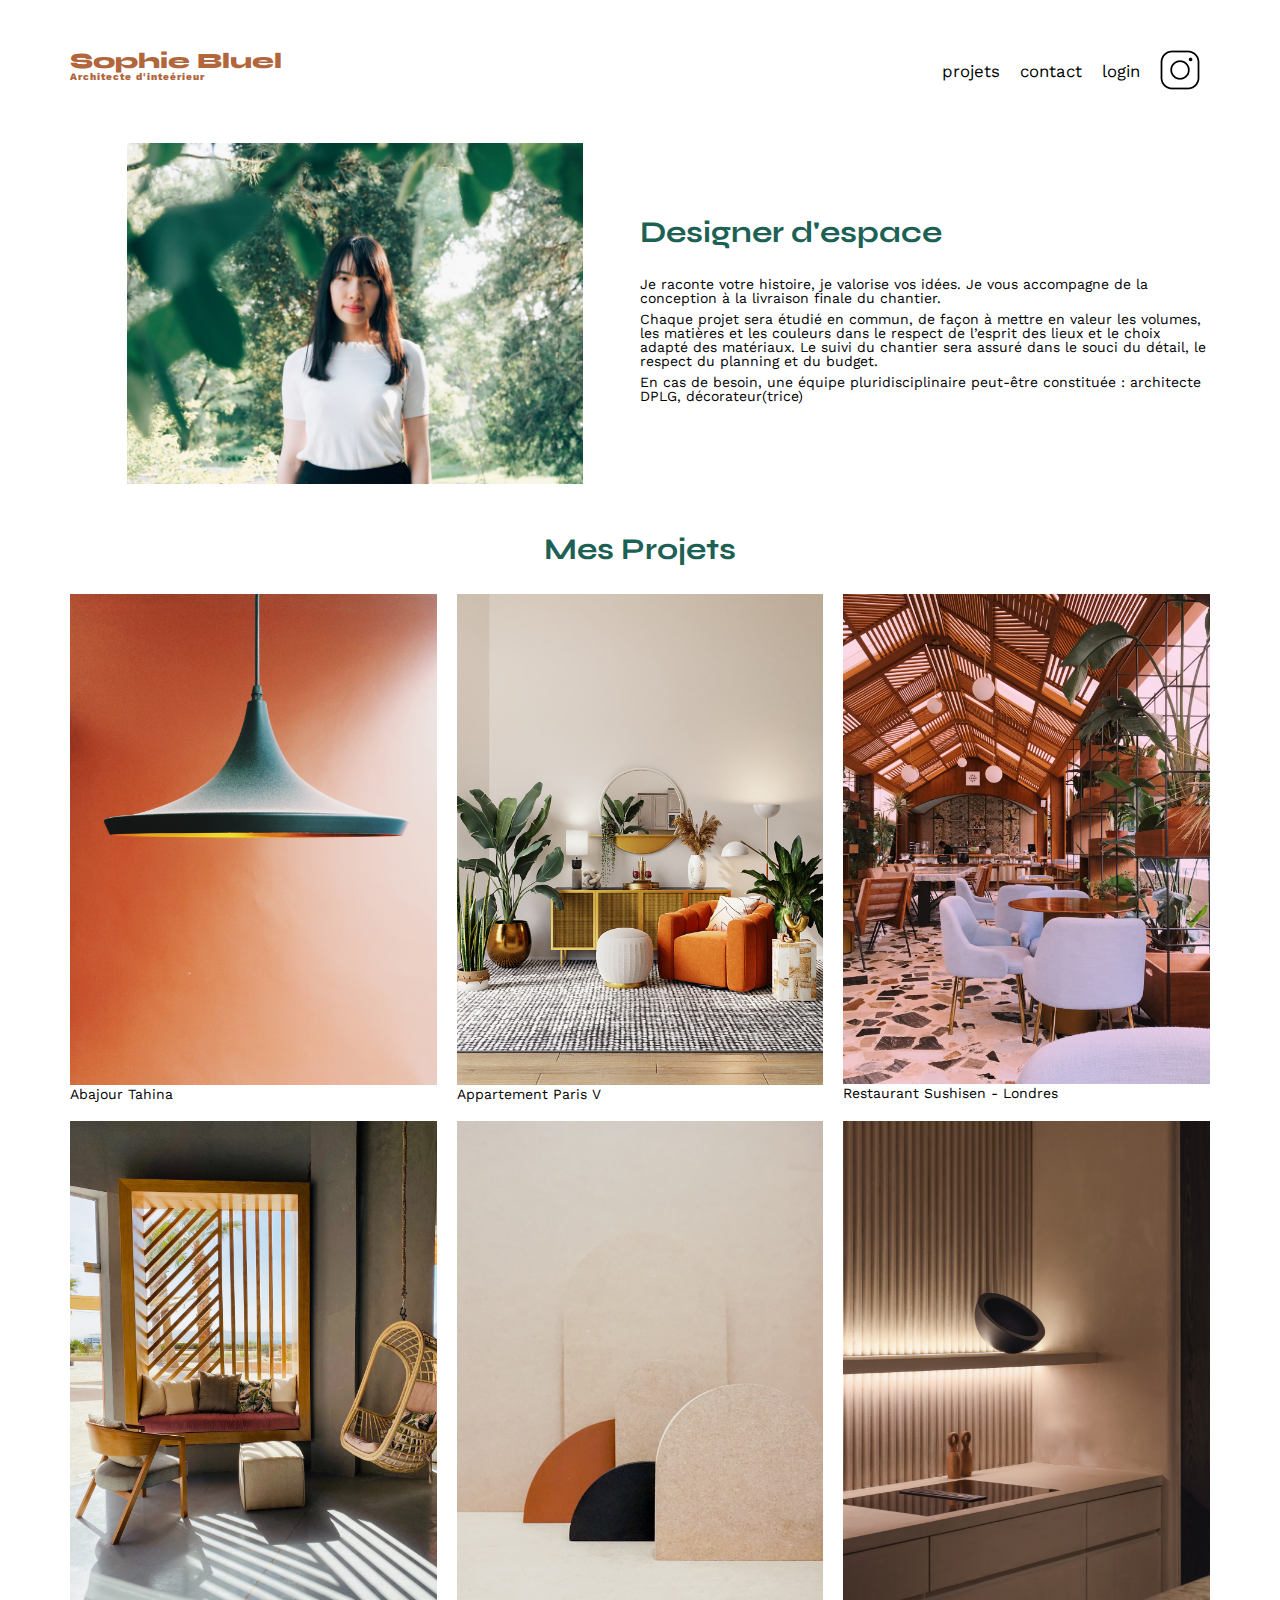
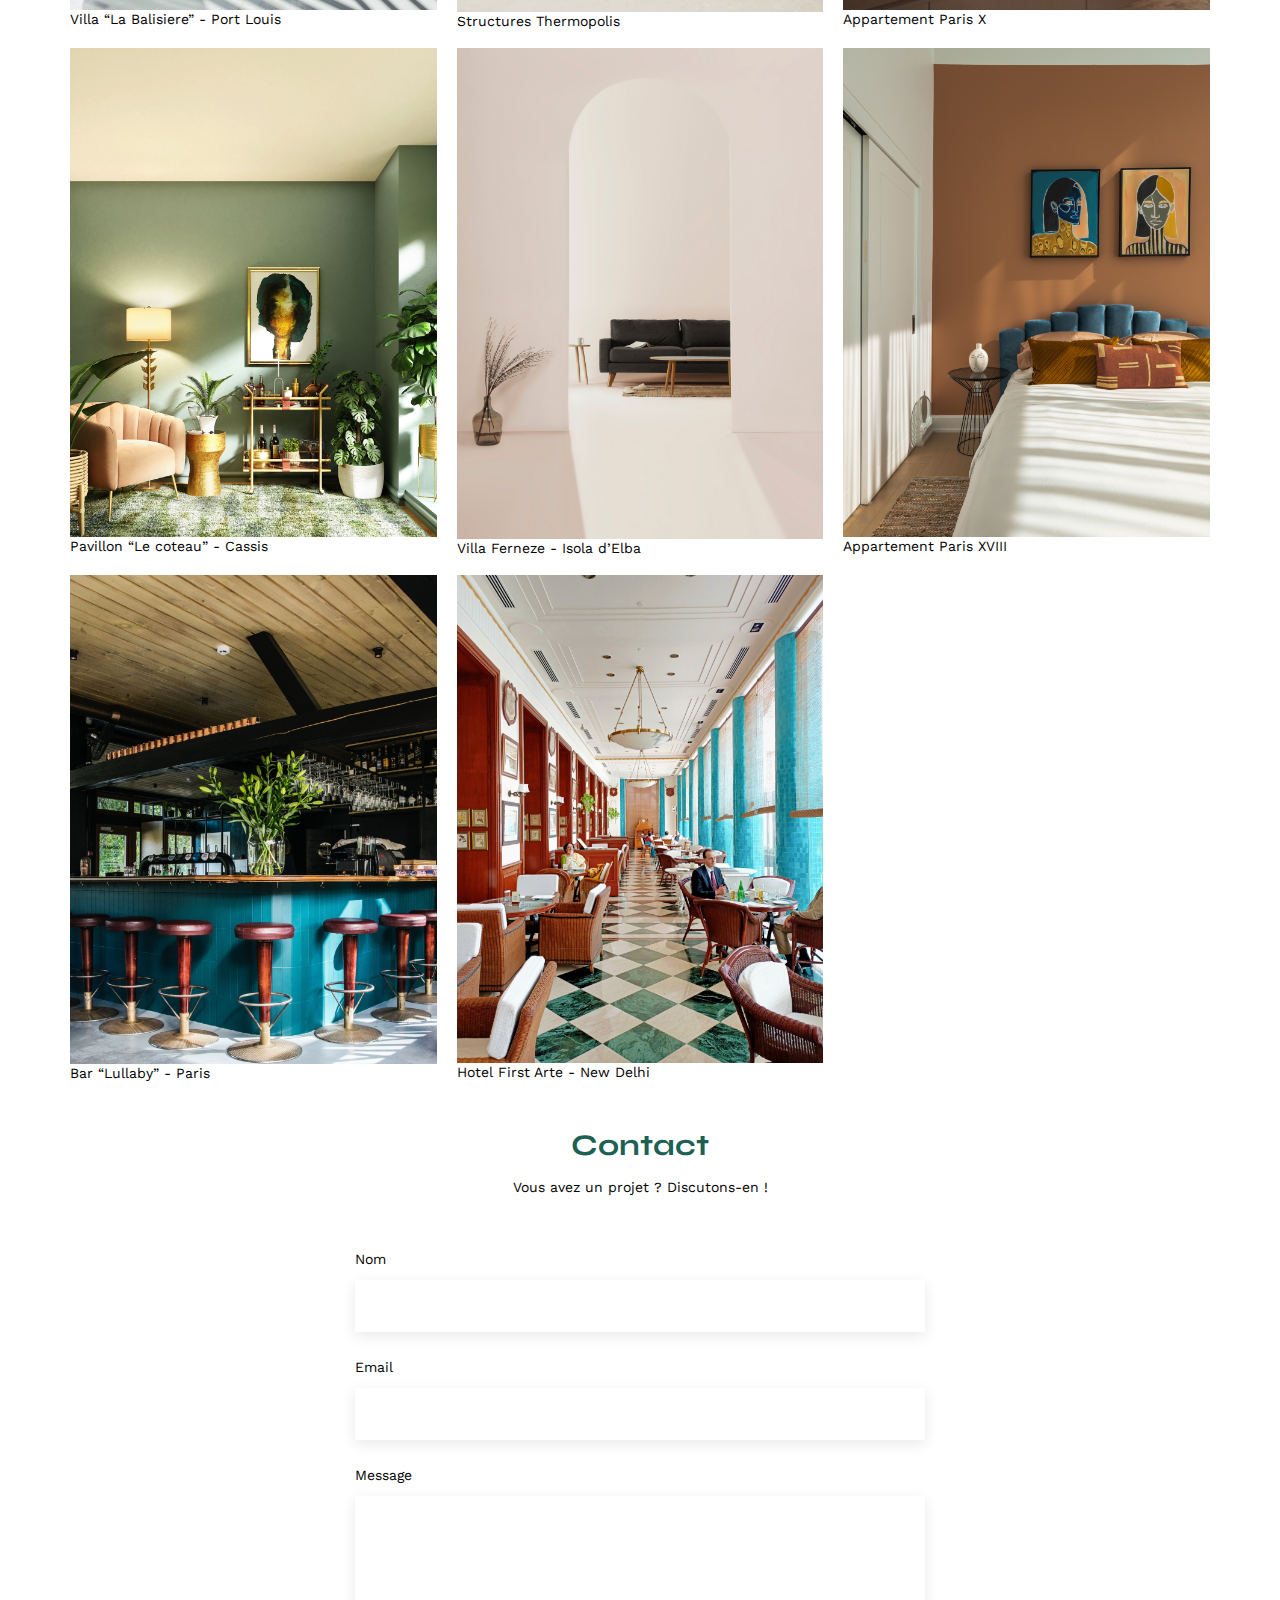
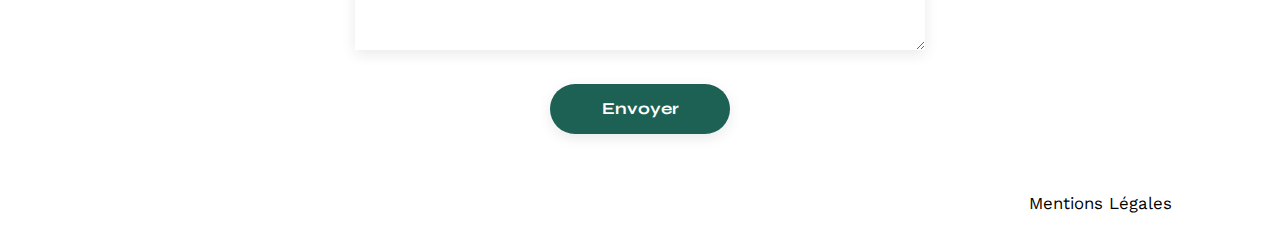
==== FrontEnd/index.html @ 67b2e3fd "ajout frontend et backend" ====
<!DOCTYPE html>
<html lang="fr">
<head>
	<meta charset="UTF-8">
	<title>Sophie Bluel - Architecte d'intérieur</title>
	<meta name="viewport" content="width=device-width, initial-scale=1.0">
	<link rel="preconnect" href="https://fonts.googleapis.com">
	<link rel="preconnect" href="https://fonts.gstatic.com" crossorigin>
	<link href="https://fonts.googleapis.com/css2?family=Syne:wght@700;800&family=Work+Sans&display=swap" rel="stylesheet">
	<meta name="description" content="">
	<link rel="stylesheet" href="./assets/style.css">
</head>
<body>
<header>
	<h1>Sophie Bluel <span>Architecte d'inteérieur</span></h1>
	<nav>
		<ul>
			<li>projets</li>
			<li>contact</li>
			<li>login</li>
			<li><img src="./assets/icons/instagram.png" alt="Instagram"></li>
		</ul>
	</nav>
</header>
<main>
	<section id="introduction">
		<figure>
			<img src="./assets/images/sophie-bluel.png" alt="">
		</figure>
		<article>
			<h2>Designer d'espace</h2>
			<p>Je raconte votre histoire, je valorise vos idées. Je vous accompagne de la conception à la livraison finale du chantier.</p>
			<p>Chaque projet sera étudié en commun, de façon à mettre en valeur les volumes, les matières et les couleurs dans le respect de l’esprit des lieux et le choix adapté des matériaux. Le suivi du chantier sera assuré dans le souci du détail, le respect du planning et du budget.</p>
			<p>En cas de besoin, une équipe pluridisciplinaire peut-être constituée : architecte DPLG, décorateur(trice)</p>
		</article>
	</section>
	<section id="portfolio">
		<h2>Mes Projets</h2>
		<div class="gallery">
			<figure>
				<img src="assets/images/abajour-tahina.png" alt="Abajour Tahina">
				<figcaption>Abajour Tahina</figcaption>
			</figure>
			<figure>
				<img src="assets/images/appartement-paris-v.png" alt="Appartement Paris V">
				<figcaption>Appartement Paris V</figcaption>
			</figure>
			<figure>
				<img src="assets/images/restaurant-sushisen-londres.png" alt="Restaurant Sushisen - Londres">
				<figcaption>Restaurant Sushisen - Londres</figcaption>
			</figure>
			<figure>
				<img src="assets/images/la-balisiere.png" alt="Villa “La Balisiere” - Port Louis">
				<figcaption>Villa “La Balisiere” - Port Louis</figcaption>
			</figure>
			<figure>
				<img src="assets/images/structures-thermopolis.png" alt="Structures Thermopolis">
				<figcaption>Structures Thermopolis</figcaption>
			</figure>
			<figure>
				<img src="assets/images/appartement-paris-x.png" alt="Appartement Paris X">
				<figcaption>Appartement Paris X</figcaption>
			</figure>
			<figure>
				<img src="assets/images/le-coteau-cassis.png" alt="Pavillon “Le coteau” - Cassis">
				<figcaption>Pavillon “Le coteau” - Cassis</figcaption>
			</figure>
			<figure>
				<img src="assets/images/villa-ferneze.png" alt="Villa Ferneze - Isola d’Elba">
				<figcaption>Villa Ferneze - Isola d’Elba</figcaption>
			</figure>
			<figure>
				<img src="assets/images/appartement-paris-xviii.png" alt="Appartement Paris XVIII">
				<figcaption>Appartement Paris XVIII</figcaption>
			</figure>
			<figure>
				<img src="assets/images/bar-lullaby-paris.png" alt="Bar “Lullaby” - Paris">
				<figcaption>Bar “Lullaby” - Paris</figcaption>
			</figure>
			<figure>
				<img src="assets/images/hotel-first-arte-new-delhi.png" alt="Hotel First Arte - New Delhi">
				<figcaption>Hotel First Arte - New Delhi</figcaption>
			</figure>
		</div>
	</section>
	<section id="contact">
		<h2>Contact</h2>
		<p>Vous avez un projet ? Discutons-en !</p>
		<form action="#" method="post">
			<label for="name">Nom</label>
			<input type="text" name="name" id="name">
			<label for="email">Email</label>
			<input type="email" name="email" id="email">
			<label for="message">Message</label>
			<textarea name="message" id="message" cols="30" rows="10"></textarea>
			<input type="submit" value="Envoyer">
		</form>
	</section>
</main>

<footer>
	<nav>
		<ul>
			<li>Mentions Légales</li>
		</ul>
	</nav>
</footer>
</body>
</html>
---- FrontEnd/assets/style.css ----
/* http://meyerweb.com/eric/tools/css/reset/
   v2.0 | 20110126
   License: none (public domain)
*/

html, body, div, span, applet, object, iframe,
h1, h2, h3, h4, h5, h6, p, blockquote, pre,
a, abbr, acronym, address, big, cite, code,
del, dfn, em, img, ins, kbd, q, s, samp,
small, strike, strong, sub, sup, tt, var,
b, u, i, center,
dl, dt, dd, ol, ul, li,
fieldset, form, label, legend,
table, caption, tbody, tfoot, thead, tr, th, td,
article, aside, canvas, details, embed,
figure, figcaption, footer, header, hgroup,
menu, nav, output, ruby, section, summary,
time, mark, audio, video {
	margin: 0;
	padding: 0;
	border: 0;
	font-size: 100%;
	font: inherit;
	vertical-align: baseline;
}
/* HTML5 display-role reset for older browsers */
article, aside, details, figcaption, figure,
footer, header, hgroup, menu, nav, section {
	display: block;
}
body {
	line-height: 1;
}
ol, ul {
	list-style: none;
}
blockquote, q {
	quotes: none;
}
blockquote:before, blockquote:after,
q:before, q:after {
	content: '';
	content: none;
}
table {
	border-collapse: collapse;
	border-spacing: 0;
}
/** end reset css**/
body {
	max-width: 1140px;
	margin:auto;
	font-family: 'Work Sans' ;
	font-size: 14px;
}
header {
	display: flex;
	justify-content: space-between;
	margin: 50px 0
}
section {
	margin: 50px 0
}

h1{
	display: flex;
	flex-direction: column;
	font-family: 'Syne';
	font-size: 22px;
	font-weight: 800;
	color: #B1663C
}

h1 > span {
	font-family: 'Work Sans';
	font-size:10px;
	letter-spacing: 0.1em;
;
}

h2{
	font-family: 'Syne';
	font-weight: 700;
	font-size: 30px;
	color: #1D6154
}
nav ul {
	display: flex;
	align-items: center;
	list-style-type: none;

}
nav li {
	padding: 0 10px;
	font-size: 1.2em;
}

li:hover {
	color: #B1663C;
}
#introduction {
	display: flex;
	align-items: center;
}
#introduction figure {
	flex: 1
}
#introduction img {
	display: block;
	margin: auto;
	width: 80%;
}

#introduction article {
	flex: 1
}
#introduction h2 {
	margin-bottom: 1em;
}

#introduction p {
	margin-bottom: 0.5em;
}
#portfolio h2 {
	text-align: center;
	margin-bottom: 1em;
}
.gallery {
	width: 100%;
	display: grid;
	grid-template-columns: 1fr 1fr 1fr;
	grid-column-gap: 20px;
	grid-row-gap: 20px;
}

.gallery img {
	width: 100%;

}
#contact {
	width: 50%;
margin: auto;
}
#contact > * {
	text-align: center;

}
#contact h2{
	margin-bottom: 20px;
}
#contact form {
	text-align: left;
	margin-top:30px;
	display: flex;
	flex-direction: column;
}

#contact input {
	height: 50px;
	font-size: 1.2em;
	border: none;
	box-shadow: 0px 4px 14px rgba(0, 0, 0, 0.09);
}
#contact label {
	margin: 2em 0 1em 0;
}
#contact textarea {
	border: none;
	box-shadow: 0px 4px 14px rgba(0, 0, 0, 0.09);
}

input[type="submit"]{
	font-family: 'Syne';
	font-weight: 700;
	color: white;
	background-color: #1D6154;
	margin : 2em auto ;
	width: 180px;
	text-align: center;
	border-radius: 60px ;
}

footer nav ul {
	display: flex;
	justify-content: flex-end;
	margin: 2em
}
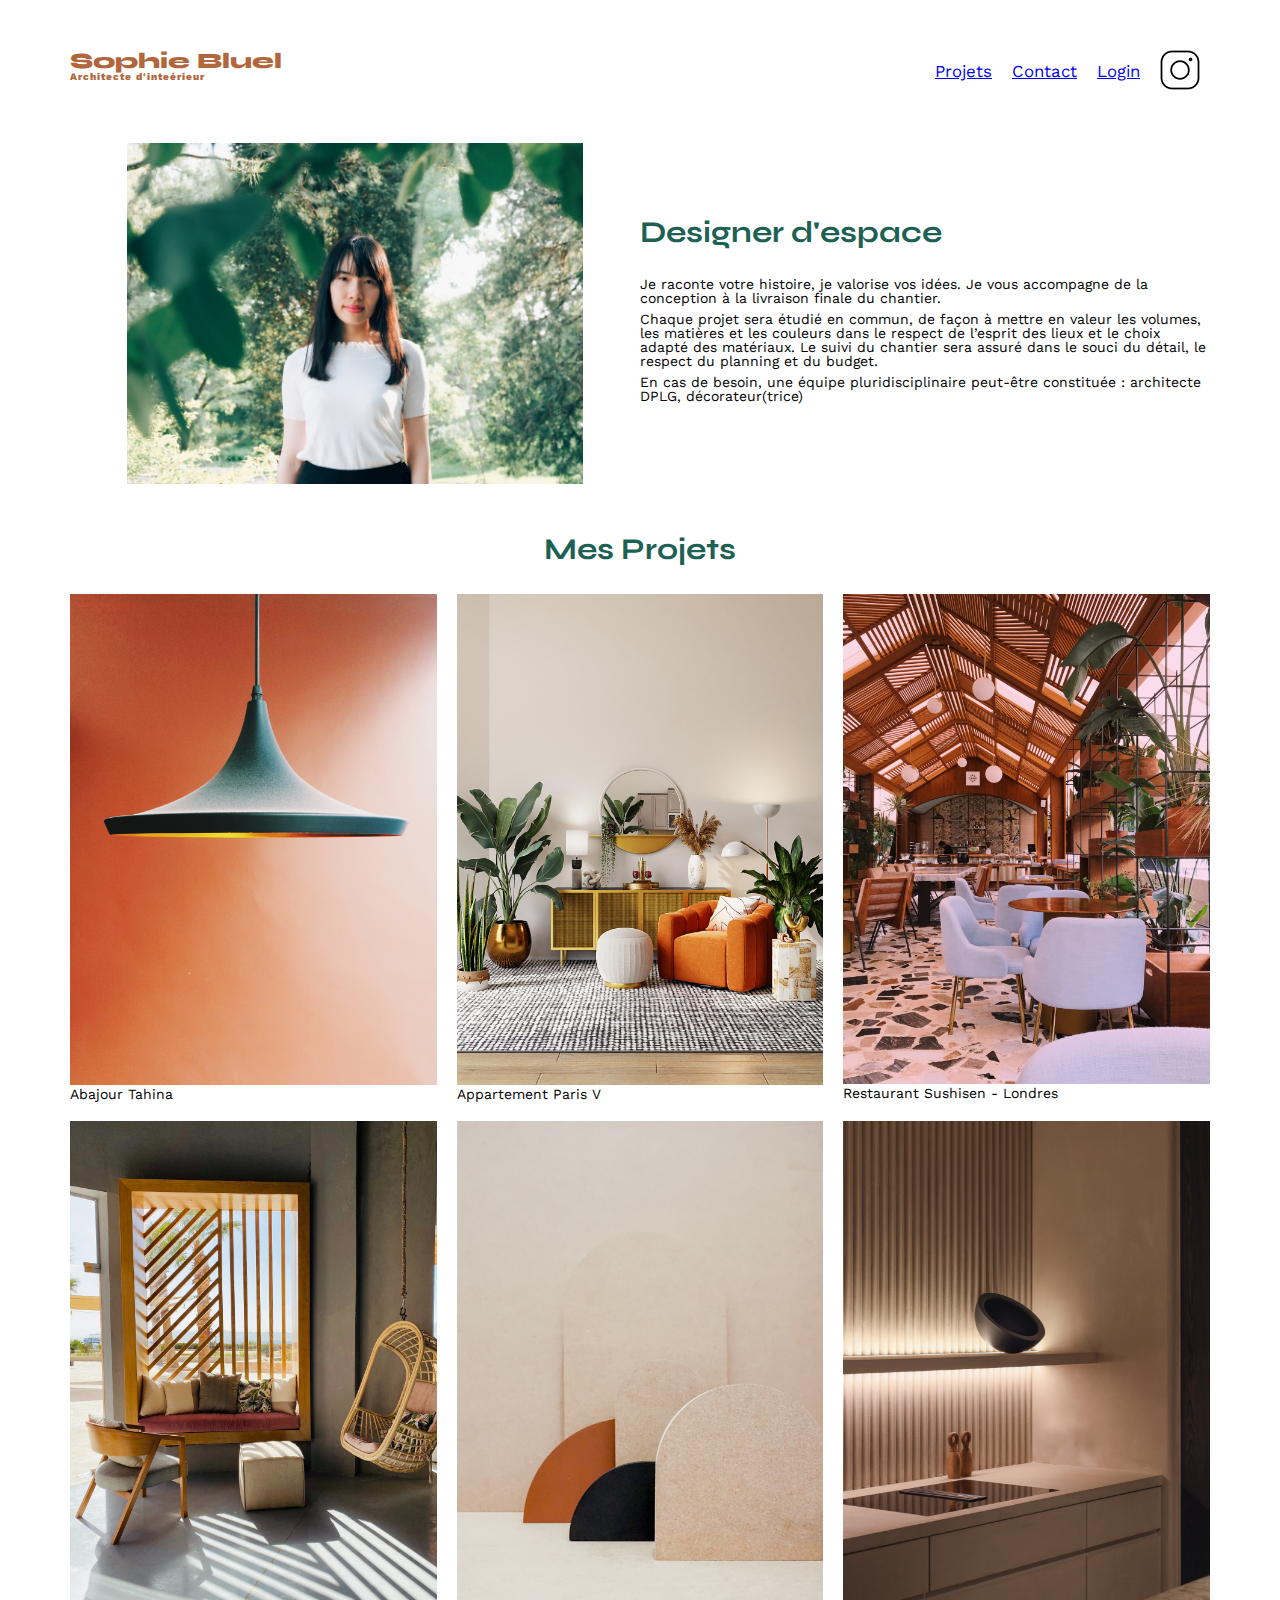
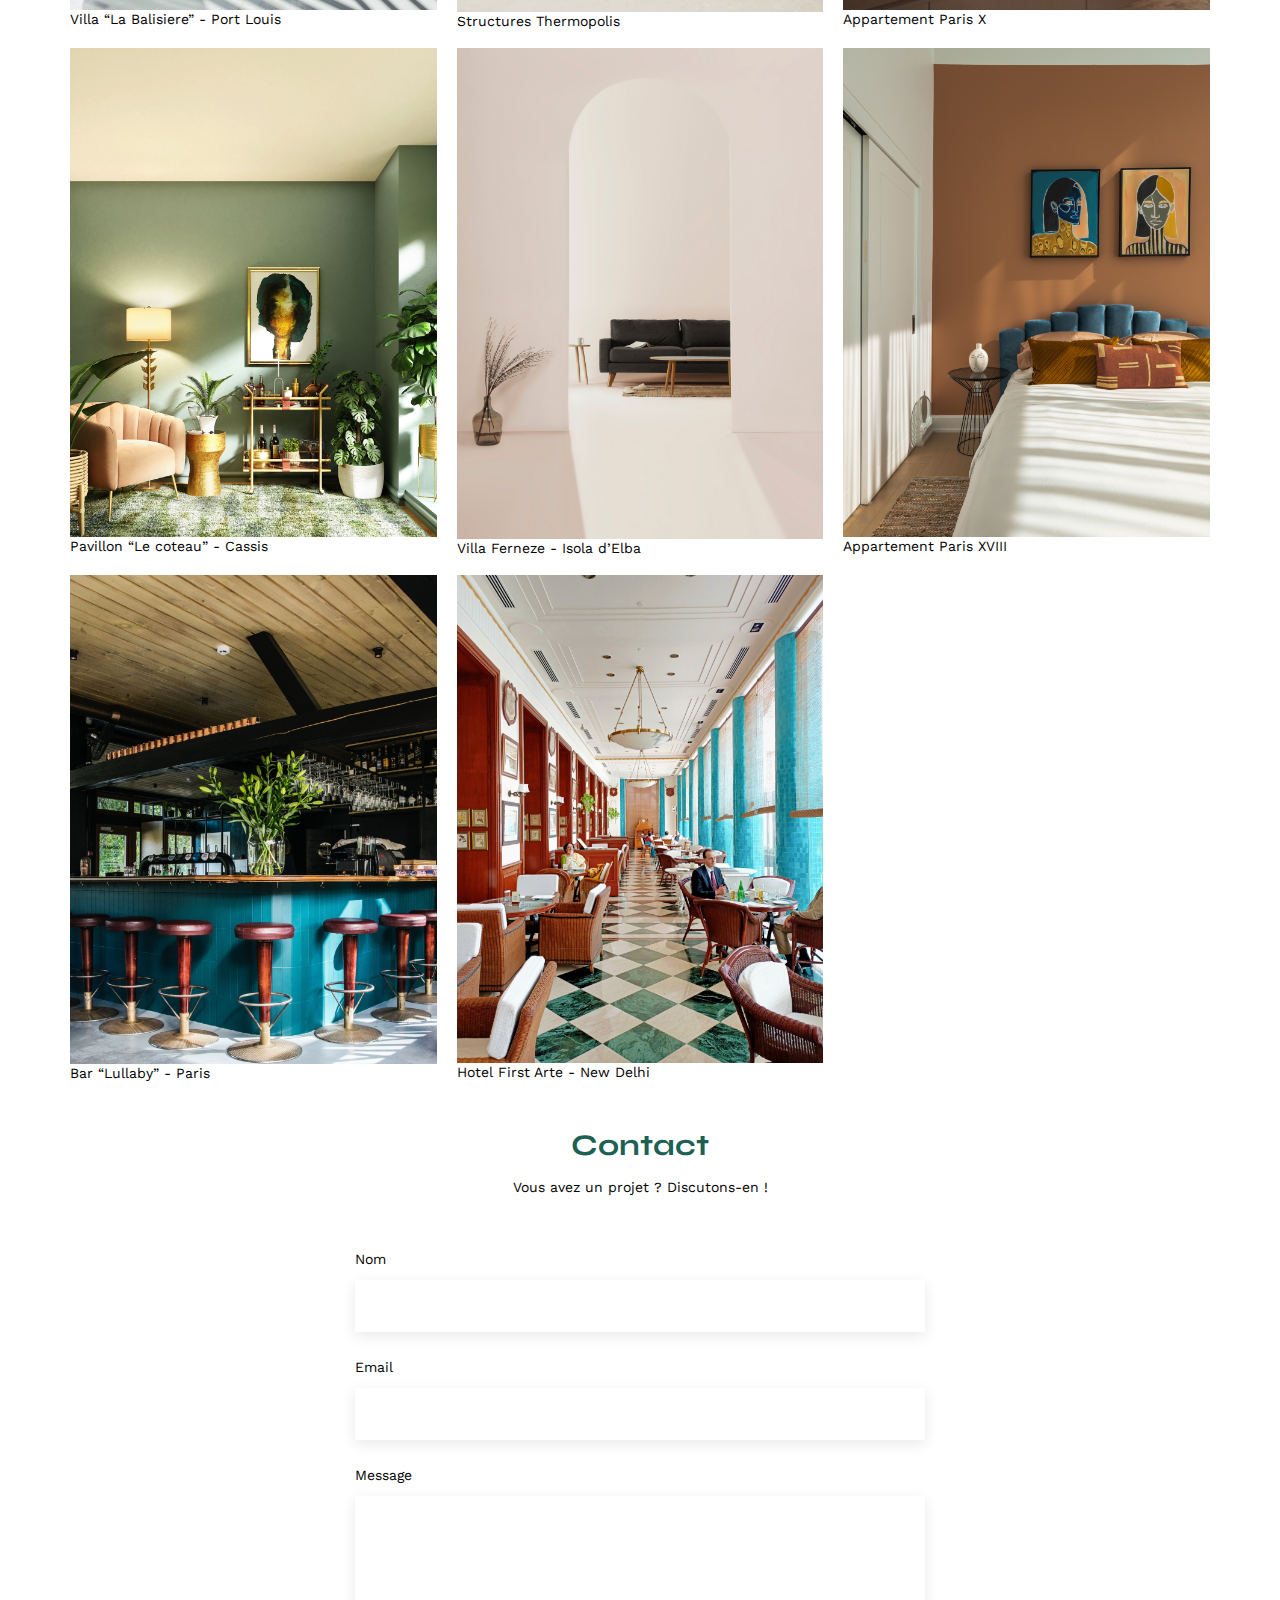
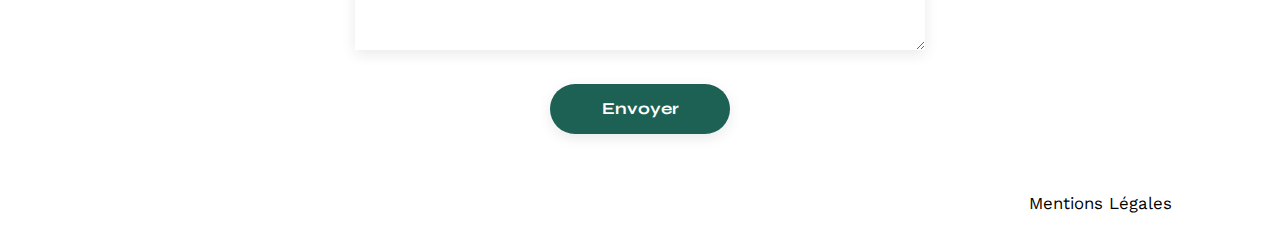
==== commit 217ebd16: "page login html css" ====
--- a/FrontEnd/index.html
+++ b/FrontEnd/index.html
@@ -1,109 +1,162 @@
 <!DOCTYPE html>
 <html lang="fr">
-<head>
-	<meta charset="UTF-8">
-	<title>Sophie Bluel - Architecte d'intérieur</title>
-	<meta name="viewport" content="width=device-width, initial-scale=1.0">
-	<link rel="preconnect" href="https://fonts.googleapis.com">
-	<link rel="preconnect" href="https://fonts.gstatic.com" crossorigin>
-	<link href="https://fonts.googleapis.com/css2?family=Syne:wght@700;800&family=Work+Sans&display=swap" rel="stylesheet">
-	<meta name="description" content="">
-	<link rel="stylesheet" href="./assets/style.css">
-</head>
-<body>
-<header>
-	<h1>Sophie Bluel <span>Architecte d'inteérieur</span></h1>
-	<nav>
-		<ul>
-			<li>projets</li>
-			<li>contact</li>
-			<li>login</li>
-			<li><img src="./assets/icons/instagram.png" alt="Instagram"></li>
-		</ul>
-	</nav>
-</header>
-<main>
-	<section id="introduction">
-		<figure>
-			<img src="./assets/images/sophie-bluel.png" alt="">
-		</figure>
-		<article>
-			<h2>Designer d'espace</h2>
-			<p>Je raconte votre histoire, je valorise vos idées. Je vous accompagne de la conception à la livraison finale du chantier.</p>
-			<p>Chaque projet sera étudié en commun, de façon à mettre en valeur les volumes, les matières et les couleurs dans le respect de l’esprit des lieux et le choix adapté des matériaux. Le suivi du chantier sera assuré dans le souci du détail, le respect du planning et du budget.</p>
-			<p>En cas de besoin, une équipe pluridisciplinaire peut-être constituée : architecte DPLG, décorateur(trice)</p>
-		</article>
-	</section>
-	<section id="portfolio">
-		<h2>Mes Projets</h2>
-		<div class="gallery">
-			<figure>
-				<img src="assets/images/abajour-tahina.png" alt="Abajour Tahina">
-				<figcaption>Abajour Tahina</figcaption>
-			</figure>
-			<figure>
-				<img src="assets/images/appartement-paris-v.png" alt="Appartement Paris V">
-				<figcaption>Appartement Paris V</figcaption>
-			</figure>
-			<figure>
-				<img src="assets/images/restaurant-sushisen-londres.png" alt="Restaurant Sushisen - Londres">
-				<figcaption>Restaurant Sushisen - Londres</figcaption>
-			</figure>
-			<figure>
-				<img src="assets/images/la-balisiere.png" alt="Villa “La Balisiere” - Port Louis">
-				<figcaption>Villa “La Balisiere” - Port Louis</figcaption>
-			</figure>
-			<figure>
-				<img src="assets/images/structures-thermopolis.png" alt="Structures Thermopolis">
-				<figcaption>Structures Thermopolis</figcaption>
-			</figure>
-			<figure>
-				<img src="assets/images/appartement-paris-x.png" alt="Appartement Paris X">
-				<figcaption>Appartement Paris X</figcaption>
-			</figure>
-			<figure>
-				<img src="assets/images/le-coteau-cassis.png" alt="Pavillon “Le coteau” - Cassis">
-				<figcaption>Pavillon “Le coteau” - Cassis</figcaption>
-			</figure>
-			<figure>
-				<img src="assets/images/villa-ferneze.png" alt="Villa Ferneze - Isola d’Elba">
-				<figcaption>Villa Ferneze - Isola d’Elba</figcaption>
-			</figure>
-			<figure>
-				<img src="assets/images/appartement-paris-xviii.png" alt="Appartement Paris XVIII">
-				<figcaption>Appartement Paris XVIII</figcaption>
-			</figure>
-			<figure>
-				<img src="assets/images/bar-lullaby-paris.png" alt="Bar “Lullaby” - Paris">
-				<figcaption>Bar “Lullaby” - Paris</figcaption>
-			</figure>
-			<figure>
-				<img src="assets/images/hotel-first-arte-new-delhi.png" alt="Hotel First Arte - New Delhi">
-				<figcaption>Hotel First Arte - New Delhi</figcaption>
-			</figure>
-		</div>
-	</section>
-	<section id="contact">
-		<h2>Contact</h2>
-		<p>Vous avez un projet ? Discutons-en !</p>
-		<form action="#" method="post">
-			<label for="name">Nom</label>
-			<input type="text" name="name" id="name">
-			<label for="email">Email</label>
-			<input type="email" name="email" id="email">
-			<label for="message">Message</label>
-			<textarea name="message" id="message" cols="30" rows="10"></textarea>
-			<input type="submit" value="Envoyer">
-		</form>
-	</section>
-</main>
+  <head>
+    <meta charset="UTF-8" />
+    <title>Sophie Bluel - Architecte d'intérieur</title>
+    <meta name="viewport" content="width=device-width, initial-scale=1.0" />
+    <link rel="preconnect" href="https://fonts.googleapis.com" />
+    <link rel="preconnect" href="https://fonts.gstatic.com" crossorigin />
+    <link
+      href="https://fonts.googleapis.com/css2?family=Syne:wght@700;800&family=Work+Sans&display=swap"
+      rel="stylesheet"
+    />
+    <meta name="description" content="" />
+    <link rel="stylesheet" href="./assets/style.css" />
+  </head>
+  <body>
+    <header>
+      <h1>Sophie Bluel <span>Architecte d'inteérieur</span></h1>
+      <nav>
+        <ul>
+          <li><a class="header_navLink" href="#portfolioTitle">Projets</a></li>
+          <li><a class="header_navLink" href="#contact">Contact</a></li>
+          <li>
+            <a class="header_navLink loginLink" href="login.html">Login</a>
+          </li>
+          <li>
+            <img
+              class="instagramLogo"
+              src="./assets/icons/instagram.png"
+              alt="Instagram"
+            />
+          </li>
+        </ul>
+      </nav>
+    </header>
+    <main>
+      <section id="introduction">
+        <figure>
+          <img src="./assets/images/sophie-bluel.png" alt="" />
+        </figure>
+        <article>
+          <h2>Designer d'espace</h2>
+          <p>
+            Je raconte votre histoire, je valorise vos idées. Je vous accompagne
+            de la conception à la livraison finale du chantier.
+          </p>
+          <p>
+            Chaque projet sera étudié en commun, de façon à mettre en valeur les
+            volumes, les matières et les couleurs dans le respect de l’esprit
+            des lieux et le choix adapté des matériaux. Le suivi du chantier
+            sera assuré dans le souci du détail, le respect du planning et du
+            budget.
+          </p>
+          <p>
+            En cas de besoin, une équipe pluridisciplinaire peut-être constituée
+            : architecte DPLG, décorateur(trice)
+          </p>
+        </article>
+      </section>
+      <section id="portfolio">
+        <h2>Mes Projets</h2>
+        <div class="gallery">
+          <figure>
+            <img src="assets/images/abajour-tahina.png" alt="Abajour Tahina" />
+            <figcaption>Abajour Tahina</figcaption>
+          </figure>
+          <figure>
+            <img
+              src="assets/images/appartement-paris-v.png"
+              alt="Appartement Paris V"
+            />
+            <figcaption>Appartement Paris V</figcaption>
+          </figure>
+          <figure>
+            <img
+              src="assets/images/restaurant-sushisen-londres.png"
+              alt="Restaurant Sushisen - Londres"
+            />
+            <figcaption>Restaurant Sushisen - Londres</figcaption>
+          </figure>
+          <figure>
+            <img
+              src="assets/images/la-balisiere.png"
+              alt="Villa “La Balisiere” - Port Louis"
+            />
+            <figcaption>Villa “La Balisiere” - Port Louis</figcaption>
+          </figure>
+          <figure>
+            <img
+              src="assets/images/structures-thermopolis.png"
+              alt="Structures Thermopolis"
+            />
+            <figcaption>Structures Thermopolis</figcaption>
+          </figure>
+          <figure>
+            <img
+              src="assets/images/appartement-paris-x.png"
+              alt="Appartement Paris X"
+            />
+            <figcaption>Appartement Paris X</figcaption>
+          </figure>
+          <figure>
+            <img
+              src="assets/images/le-coteau-cassis.png"
+              alt="Pavillon “Le coteau” - Cassis"
+            />
+            <figcaption>Pavillon “Le coteau” - Cassis</figcaption>
+          </figure>
+          <figure>
+            <img
+              src="assets/images/villa-ferneze.png"
+              alt="Villa Ferneze - Isola d’Elba"
+            />
+            <figcaption>Villa Ferneze - Isola d’Elba</figcaption>
+          </figure>
+          <figure>
+            <img
+              src="assets/images/appartement-paris-xviii.png"
+              alt="Appartement Paris XVIII"
+            />
+            <figcaption>Appartement Paris XVIII</figcaption>
+          </figure>
+          <figure>
+            <img
+              src="assets/images/bar-lullaby-paris.png"
+              alt="Bar “Lullaby” - Paris"
+            />
+            <figcaption>Bar “Lullaby” - Paris</figcaption>
+          </figure>
+          <figure>
+            <img
+              src="assets/images/hotel-first-arte-new-delhi.png"
+              alt="Hotel First Arte - New Delhi"
+            />
+            <figcaption>Hotel First Arte - New Delhi</figcaption>
+          </figure>
+        </div>
+      </section>
+      <section id="contact">
+        <h2>Contact</h2>
+        <p>Vous avez un projet ? Discutons-en !</p>
+        <form action="#" method="post">
+          <label for="name">Nom</label>
+          <input type="text" name="name" id="name" />
+          <label for="email">Email</label>
+          <input type="email" name="email" id="email" />
+          <label for="message">Message</label>
+          <textarea name="message" id="message" cols="30" rows="10"></textarea>
+          <input type="submit" value="Envoyer" />
+        </form>
+      </section>
+    </main>
 
-<footer>
-	<nav>
-		<ul>
-			<li>Mentions Légales</li>
-		</ul>
-	</nav>
-</footer>
-</body>
+    <footer>
+      <nav>
+        <ul>
+          <li>Mentions Légales</li>
+        </ul>
+      </nav>
+    </footer>
+  </body>
 </html>
--- a/FrontEnd/assets/style.css
+++ b/FrontEnd/assets/style.css
@@ -3,186 +3,329 @@
    License: none (public domain)
 */
 
-html, body, div, span, applet, object, iframe,
-h1, h2, h3, h4, h5, h6, p, blockquote, pre,
-a, abbr, acronym, address, big, cite, code,
-del, dfn, em, img, ins, kbd, q, s, samp,
-small, strike, strong, sub, sup, tt, var,
-b, u, i, center,
-dl, dt, dd, ol, ul, li,
-fieldset, form, label, legend,
-table, caption, tbody, tfoot, thead, tr, th, td,
-article, aside, canvas, details, embed,
-figure, figcaption, footer, header, hgroup,
-menu, nav, output, ruby, section, summary,
-time, mark, audio, video {
-	margin: 0;
-	padding: 0;
-	border: 0;
-	font-size: 100%;
-	font: inherit;
-	vertical-align: baseline;
+html,
+body,
+div,
+span,
+applet,
+object,
+iframe,
+h1,
+h2,
+h3,
+h4,
+h5,
+h6,
+p,
+blockquote,
+pre,
+a,
+abbr,
+acronym,
+address,
+big,
+cite,
+code,
+del,
+dfn,
+em,
+img,
+ins,
+kbd,
+q,
+s,
+samp,
+small,
+strike,
+strong,
+sub,
+sup,
+tt,
+var,
+b,
+u,
+i,
+center,
+dl,
+dt,
+dd,
+ol,
+ul,
+li,
+fieldset,
+form,
+label,
+legend,
+table,
+caption,
+tbody,
+tfoot,
+thead,
+tr,
+th,
+td,
+article,
+aside,
+canvas,
+details,
+embed,
+figure,
+figcaption,
+footer,
+header,
+hgroup,
+menu,
+nav,
+output,
+ruby,
+section,
+summary,
+time,
+mark,
+audio,
+video {
+  margin: 0;
+  padding: 0;
+  border: 0;
+  font-size: 100%;
+  font: inherit;
+  vertical-align: baseline;
 }
 /* HTML5 display-role reset for older browsers */
-article, aside, details, figcaption, figure,
-footer, header, hgroup, menu, nav, section {
-	display: block;
+article,
+aside,
+details,
+figcaption,
+figure,
+footer,
+header,
+hgroup,
+menu,
+nav,
+section {
+  display: block;
 }
 body {
-	line-height: 1;
-}
-ol, ul {
-	list-style: none;
-}
-blockquote, q {
-	quotes: none;
-}
-blockquote:before, blockquote:after,
-q:before, q:after {
-	content: '';
-	content: none;
+  line-height: 1;
+}
+ol,
+ul {
+  list-style: none;
+}
+blockquote,
+q {
+  quotes: none;
+}
+blockquote:before,
+blockquote:after,
+q:before,
+q:after {
+  content: "";
+  content: none;
 }
 table {
-	border-collapse: collapse;
-	border-spacing: 0;
+  border-collapse: collapse;
+  border-spacing: 0;
 }
 /** end reset css**/
 body {
-	max-width: 1140px;
-	margin:auto;
-	font-family: 'Work Sans' ;
-	font-size: 14px;
+  max-width: 1140px;
+  margin: auto;
+  font-family: "Work Sans";
+  font-size: 14px;
 }
 header {
-	display: flex;
-	justify-content: space-between;
-	margin: 50px 0
+  display: flex;
+  justify-content: space-between;
+  margin: 50px 0;
 }
 section {
-	margin: 50px 0
-}
-
-h1{
-	display: flex;
-	flex-direction: column;
-	font-family: 'Syne';
-	font-size: 22px;
-	font-weight: 800;
-	color: #B1663C
+  margin: 50px 0;
+}
+
+h1 {
+  display: flex;
+  flex-direction: column;
+  font-family: "Syne";
+  font-size: 22px;
+  font-weight: 800;
+  color: #b1663c;
 }
 
 h1 > span {
-	font-family: 'Work Sans';
-	font-size:10px;
-	letter-spacing: 0.1em;
-;
-}
-
-h2{
-	font-family: 'Syne';
-	font-weight: 700;
-	font-size: 30px;
-	color: #1D6154
+  font-family: "Work Sans";
+  font-size: 10px;
+  letter-spacing: 0.1em;
+}
+
+h2 {
+  font-family: "Syne";
+  font-weight: 700;
+  font-size: 30px;
+  color: #1d6154;
 }
 nav ul {
-	display: flex;
-	align-items: center;
-	list-style-type: none;
-
+  display: flex;
+  align-items: center;
+  list-style-type: none;
 }
 nav li {
-	padding: 0 10px;
-	font-size: 1.2em;
+  padding: 0 10px;
+  font-size: 1.2em;
 }
 
 li:hover {
-	color: #B1663C;
+  color: #b1663c;
 }
 #introduction {
-	display: flex;
-	align-items: center;
+  display: flex;
+  align-items: center;
 }
 #introduction figure {
-	flex: 1
+  flex: 1;
 }
 #introduction img {
-	display: block;
-	margin: auto;
-	width: 80%;
+  display: block;
+  margin: auto;
+  width: 80%;
 }
 
 #introduction article {
-	flex: 1
+  flex: 1;
 }
 #introduction h2 {
-	margin-bottom: 1em;
+  margin-bottom: 1em;
 }
 
 #introduction p {
-	margin-bottom: 0.5em;
+  margin-bottom: 0.5em;
 }
 #portfolio h2 {
-	text-align: center;
-	margin-bottom: 1em;
+  text-align: center;
+  margin-bottom: 1em;
 }
 .gallery {
-	width: 100%;
-	display: grid;
-	grid-template-columns: 1fr 1fr 1fr;
-	grid-column-gap: 20px;
-	grid-row-gap: 20px;
+  width: 100%;
+  display: grid;
+  grid-template-columns: 1fr 1fr 1fr;
+  grid-column-gap: 20px;
+  grid-row-gap: 20px;
 }
 
 .gallery img {
-	width: 100%;
-
+  width: 100%;
 }
 #contact {
-	width: 50%;
-margin: auto;
+  width: 50%;
+  margin: auto;
 }
 #contact > * {
-	text-align: center;
-
-}
-#contact h2{
-	margin-bottom: 20px;
+  text-align: center;
+}
+#contact h2 {
+  margin-bottom: 20px;
 }
 #contact form {
-	text-align: left;
-	margin-top:30px;
-	display: flex;
-	flex-direction: column;
+  text-align: left;
+  margin-top: 30px;
+  display: flex;
+  flex-direction: column;
 }
 
 #contact input {
-	height: 50px;
-	font-size: 1.2em;
-	border: none;
-	box-shadow: 0px 4px 14px rgba(0, 0, 0, 0.09);
+  height: 50px;
+  font-size: 1.2em;
+  border: none;
+  box-shadow: 0px 4px 14px rgba(0, 0, 0, 0.09);
 }
 #contact label {
-	margin: 2em 0 1em 0;
+  margin: 2em 0 1em 0;
 }
 #contact textarea {
-	border: none;
-	box-shadow: 0px 4px 14px rgba(0, 0, 0, 0.09);
-}
-
-input[type="submit"]{
-	font-family: 'Syne';
-	font-weight: 700;
-	color: white;
-	background-color: #1D6154;
-	margin : 2em auto ;
-	width: 180px;
-	text-align: center;
-	border-radius: 60px ;
+  border: none;
+  box-shadow: 0px 4px 14px rgba(0, 0, 0, 0.09);
+}
+
+input[type="submit"] {
+  font-family: "Syne";
+  font-weight: 700;
+  color: white;
+  background-color: #1d6154;
+  margin: 2em auto;
+  width: 180px;
+  text-align: center;
+  border-radius: 60px;
 }
 
 footer nav ul {
-	display: flex;
-	justify-content: flex-end;
-	margin: 2em
-}
-
+  display: flex;
+  justify-content: flex-end;
+  margin: 2em;
+}
+
+/*************************** LOG IN *******************************/
+
+.logIn {
+  display: flex;
+  flex-direction: column;
+  align-items: center;
+  width: 50%;
+  margin: auto;
+}
+
+.logIn_title {
+  margin-bottom: 37px;
+  margin-top: 150px;
+}
+
+.logIn_form {
+  display: flex;
+  flex-direction: column;
+}
+
+.logIn_formLabel {
+  margin-bottom: 7px;
+}
+
+.formInput_email {
+  margin-bottom: 30px;
+}
+
+.logIn_button {
+  cursor: pointer;
+  font-family: "Syne";
+  font-weight: 700;
+  font-size: 14px;
+  color: white;
+  background-color: #1d6154;
+  margin-top: 7px;
+  margin-left: 100px;
+  margin-right: 100px;
+  margin-bottom: 28px;
+  width: 180px;
+  height: 36px;
+  text-align: center;
+  border-radius: 60px;
+  border: none;
+}
+
+.logIn_button:hover {
+  background-color: #0e2f28;
+}
+
+.forgotPassword {
+  text-align: center;
+  font-family: "Work Sans";
+  font-size: 14px;
+  font-weight: 500;
+  color: #3d3d3d;
+  line-height: 17px;
+  margin-bottom: 355px;
+}
+
+.errorMessage {
+  margin-top: 10px;
+  margin-bottom: 20px;
+  color: red;
+  font-size: 13px;
+}
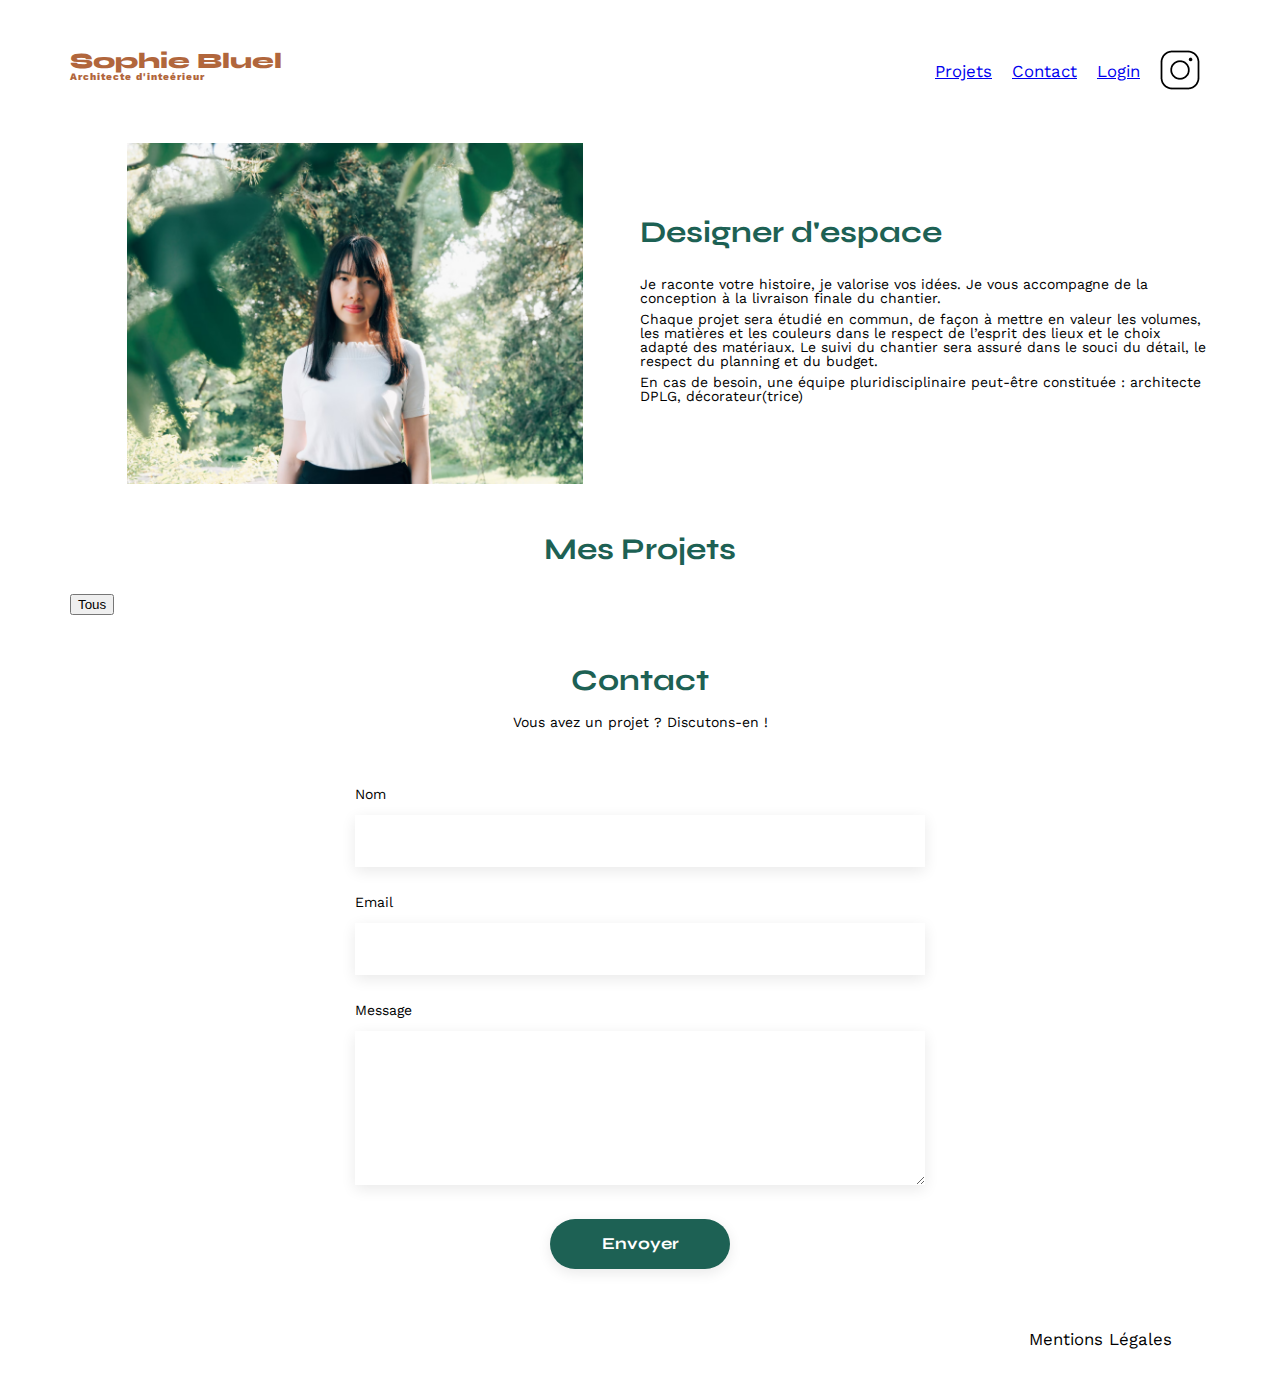
==== commit 985e46b1: "récup travaux" ====
--- a/FrontEnd/index.html
+++ b/FrontEnd/index.html
@@ -59,8 +59,11 @@
       </section>
       <section id="portfolio">
         <h2>Mes Projets</h2>
+        <div class="filterContainer">
+          <button class="filter" data-category="all">Tous</button>
+        </div>
         <div class="gallery">
-          <figure>
+          <!-- <figure>
             <img src="assets/images/abajour-tahina.png" alt="Abajour Tahina" />
             <figcaption>Abajour Tahina</figcaption>
           </figure>
@@ -133,7 +136,7 @@
               alt="Hotel First Arte - New Delhi"
             />
             <figcaption>Hotel First Arte - New Delhi</figcaption>
-          </figure>
+          </figure> -->
         </div>
       </section>
       <section id="contact">
@@ -158,5 +161,6 @@
         </ul>
       </nav>
     </footer>
+    <script src="assets/script.js"></script>
   </body>
 </html>
--- a/FrontEnd/assets/style.css
+++ b/FrontEnd/assets/style.css
@@ -329,3 +329,13 @@
   color: red;
   font-size: 13px;
 }
+
+/***************************************************** Filtres *************************************************/
+
+.displayNone {
+  display: none;
+}
+
+.displayBlock {
+  display: block;
+}
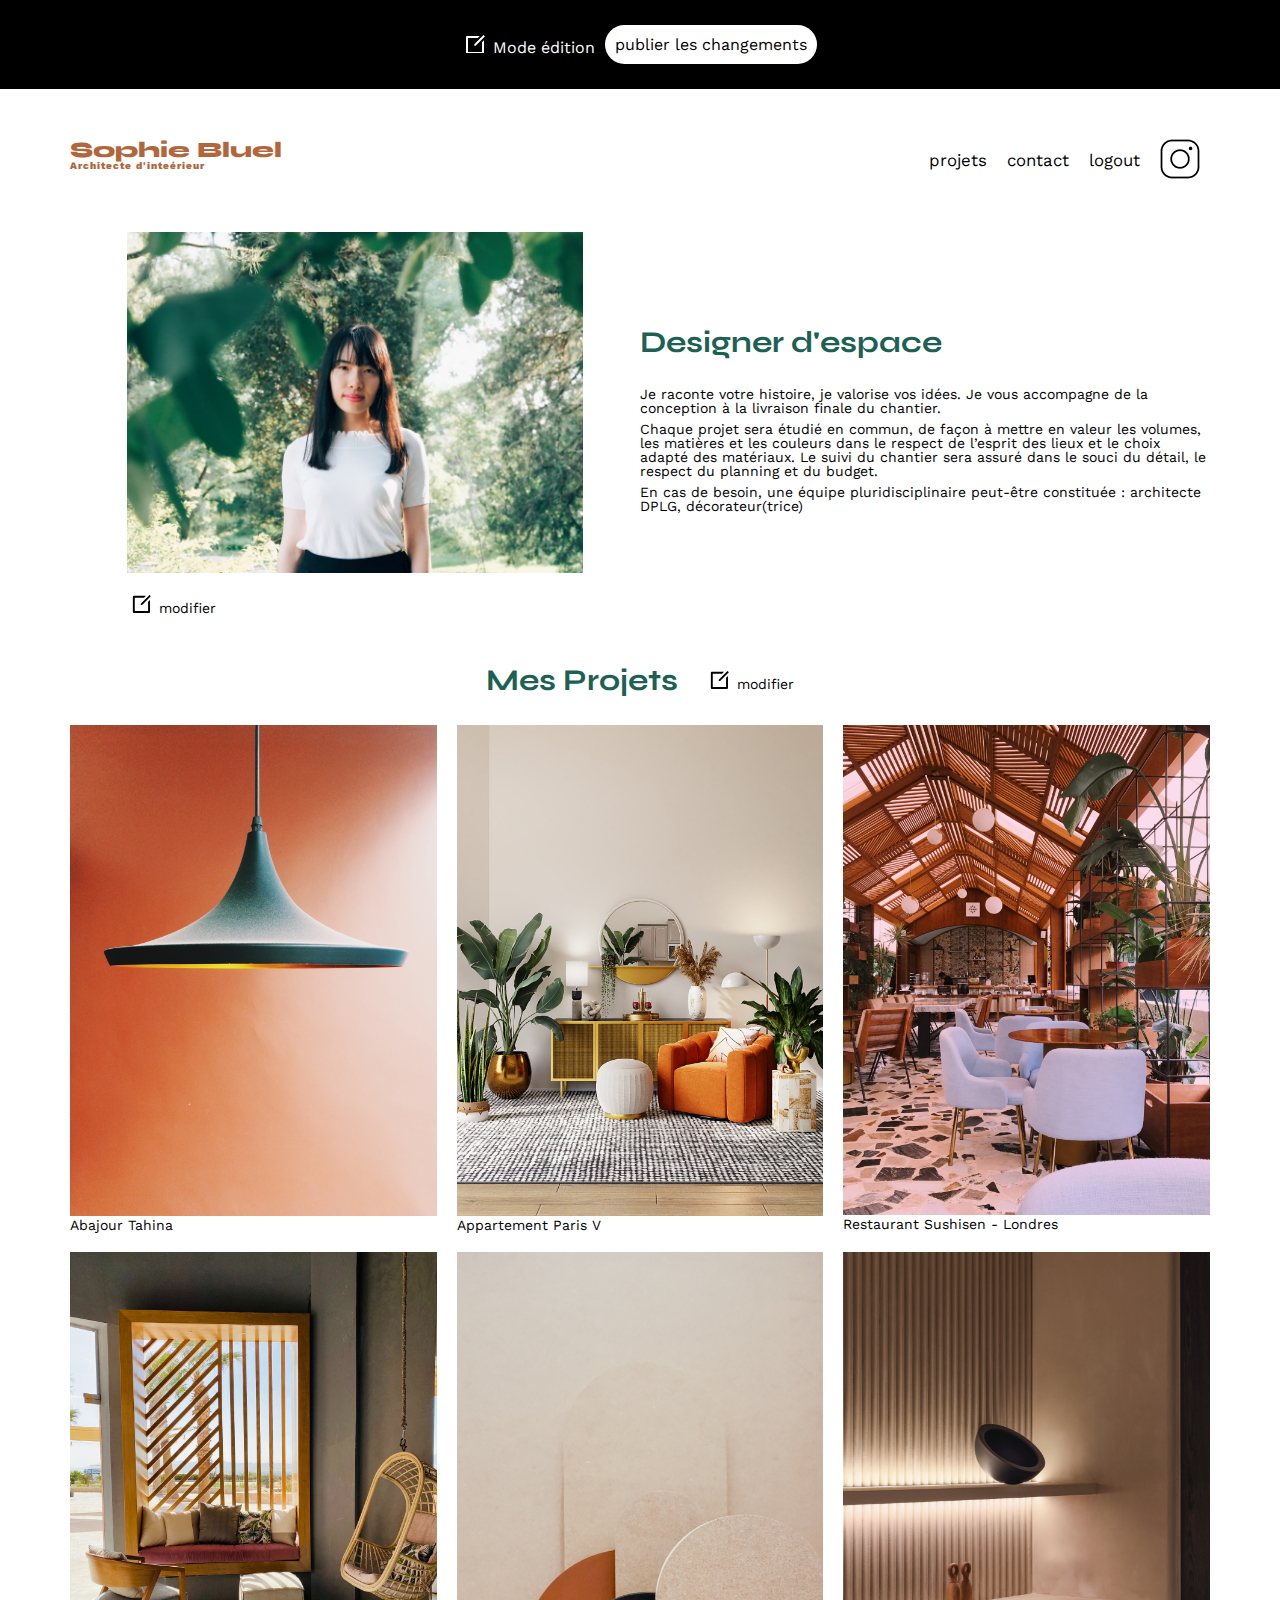
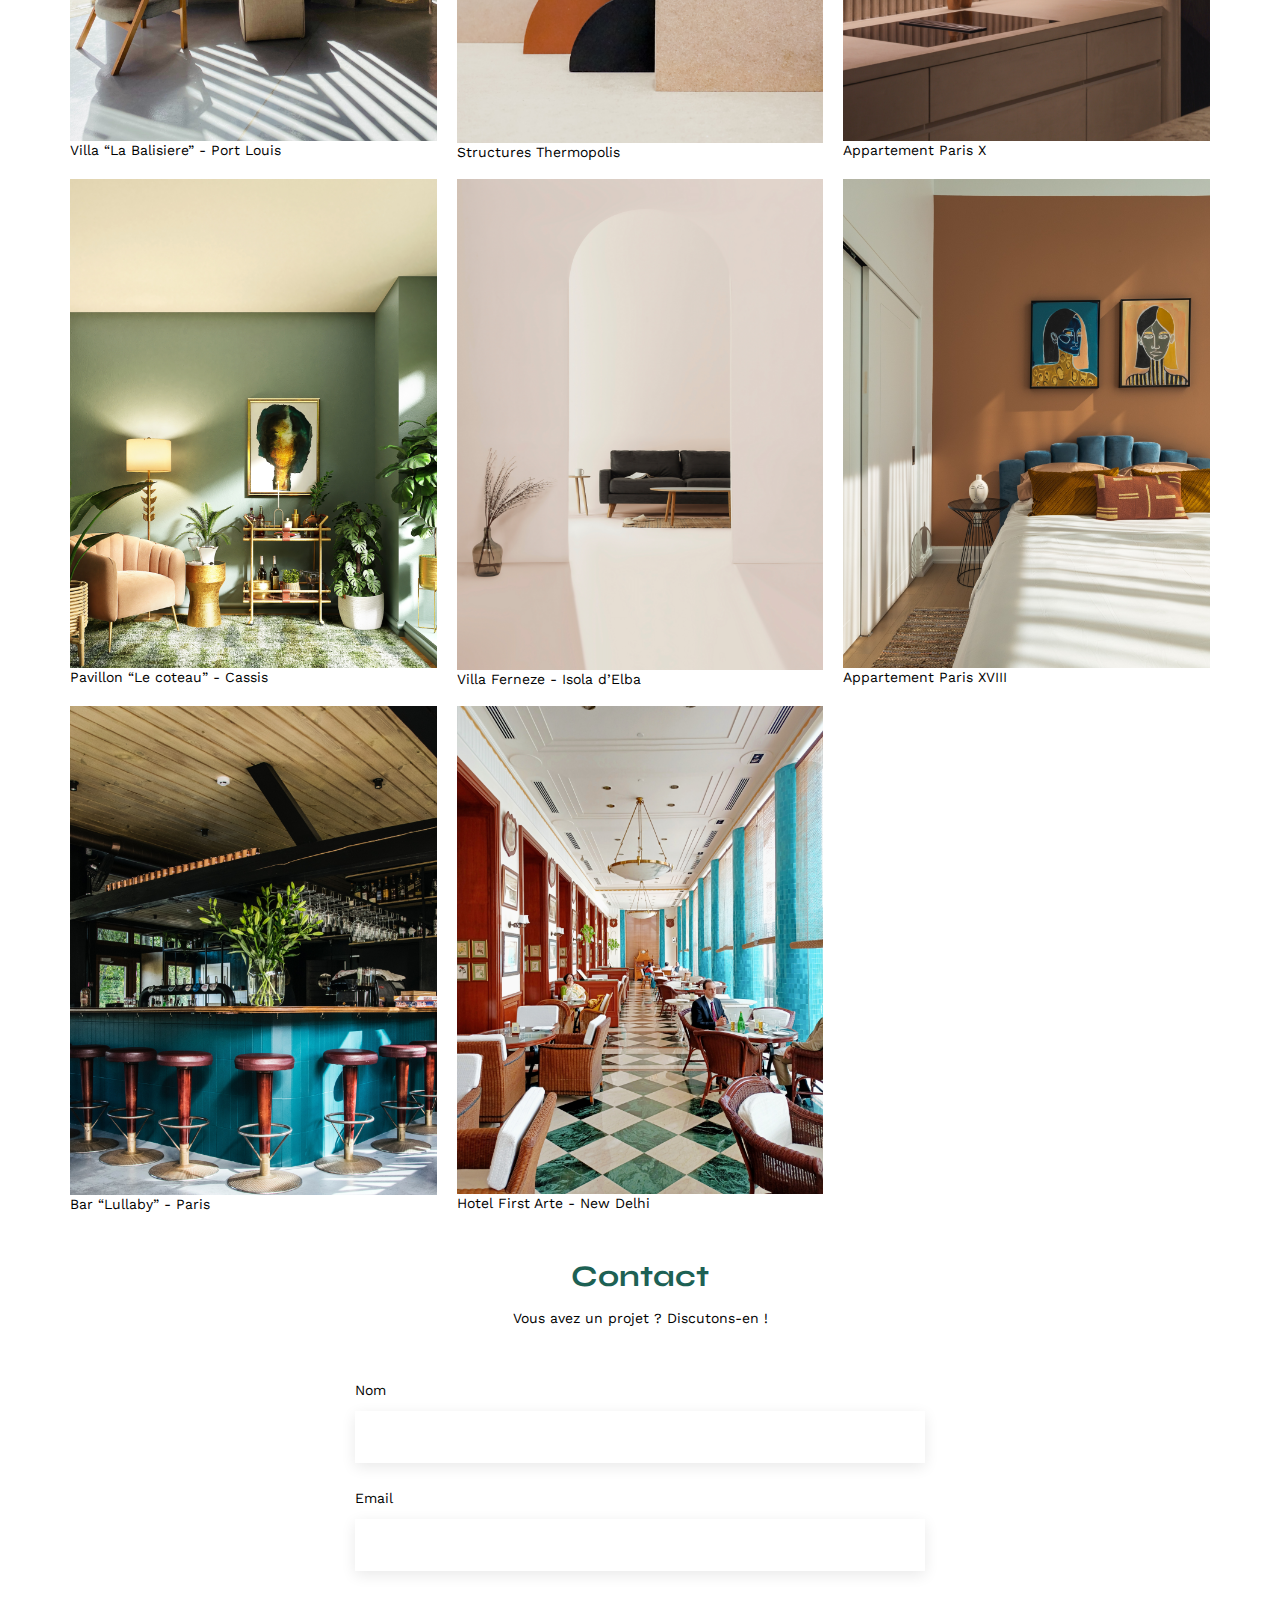
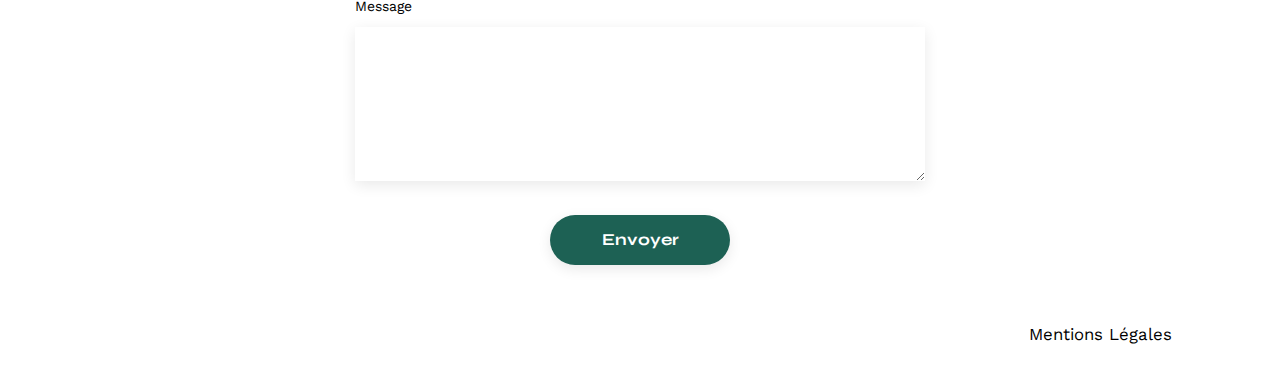
==== commit 3100af29: "retouches" ====
--- a/FrontEnd/index.html
+++ b/FrontEnd/index.html
@@ -1,166 +1,235 @@
 <!DOCTYPE html>
 <html lang="fr">
-  <head>
-    <meta charset="UTF-8" />
-    <title>Sophie Bluel - Architecte d'intérieur</title>
-    <meta name="viewport" content="width=device-width, initial-scale=1.0" />
-    <link rel="preconnect" href="https://fonts.googleapis.com" />
-    <link rel="preconnect" href="https://fonts.gstatic.com" crossorigin />
-    <link
-      href="https://fonts.googleapis.com/css2?family=Syne:wght@700;800&family=Work+Sans&display=swap"
-      rel="stylesheet"
-    />
-    <meta name="description" content="" />
-    <link rel="stylesheet" href="./assets/style.css" />
-  </head>
-  <body>
-    <header>
-      <h1>Sophie Bluel <span>Architecte d'inteérieur</span></h1>
-      <nav>
-        <ul>
-          <li><a class="header_navLink" href="#portfolioTitle">Projets</a></li>
-          <li><a class="header_navLink" href="#contact">Contact</a></li>
-          <li>
-            <a class="header_navLink loginLink" href="login.html">Login</a>
-          </li>
-          <li>
-            <img
-              class="instagramLogo"
-              src="./assets/icons/instagram.png"
-              alt="Instagram"
-            />
-          </li>
-        </ul>
-      </nav>
-    </header>
-    <main>
-      <section id="introduction">
-        <figure>
-          <img src="./assets/images/sophie-bluel.png" alt="" />
-        </figure>
-        <article>
-          <h2>Designer d'espace</h2>
-          <p>
-            Je raconte votre histoire, je valorise vos idées. Je vous accompagne
-            de la conception à la livraison finale du chantier.
-          </p>
-          <p>
-            Chaque projet sera étudié en commun, de façon à mettre en valeur les
-            volumes, les matières et les couleurs dans le respect de l’esprit
-            des lieux et le choix adapté des matériaux. Le suivi du chantier
-            sera assuré dans le souci du détail, le respect du planning et du
-            budget.
-          </p>
-          <p>
-            En cas de besoin, une équipe pluridisciplinaire peut-être constituée
-            : architecte DPLG, décorateur(trice)
-          </p>
-        </article>
-      </section>
-      <section id="portfolio">
-        <h2>Mes Projets</h2>
-        <div class="filterContainer">
-          <button class="filter" data-category="all">Tous</button>
-        </div>
-        <div class="gallery">
-          <!-- <figure>
-            <img src="assets/images/abajour-tahina.png" alt="Abajour Tahina" />
-            <figcaption>Abajour Tahina</figcaption>
-          </figure>
-          <figure>
-            <img
-              src="assets/images/appartement-paris-v.png"
-              alt="Appartement Paris V"
-            />
-            <figcaption>Appartement Paris V</figcaption>
-          </figure>
-          <figure>
-            <img
-              src="assets/images/restaurant-sushisen-londres.png"
-              alt="Restaurant Sushisen - Londres"
-            />
-            <figcaption>Restaurant Sushisen - Londres</figcaption>
-          </figure>
-          <figure>
-            <img
-              src="assets/images/la-balisiere.png"
-              alt="Villa “La Balisiere” - Port Louis"
-            />
-            <figcaption>Villa “La Balisiere” - Port Louis</figcaption>
-          </figure>
-          <figure>
-            <img
-              src="assets/images/structures-thermopolis.png"
-              alt="Structures Thermopolis"
-            />
-            <figcaption>Structures Thermopolis</figcaption>
-          </figure>
-          <figure>
-            <img
-              src="assets/images/appartement-paris-x.png"
-              alt="Appartement Paris X"
-            />
-            <figcaption>Appartement Paris X</figcaption>
-          </figure>
-          <figure>
-            <img
-              src="assets/images/le-coteau-cassis.png"
-              alt="Pavillon “Le coteau” - Cassis"
-            />
-            <figcaption>Pavillon “Le coteau” - Cassis</figcaption>
-          </figure>
-          <figure>
-            <img
-              src="assets/images/villa-ferneze.png"
-              alt="Villa Ferneze - Isola d’Elba"
-            />
-            <figcaption>Villa Ferneze - Isola d’Elba</figcaption>
-          </figure>
-          <figure>
-            <img
-              src="assets/images/appartement-paris-xviii.png"
-              alt="Appartement Paris XVIII"
-            />
-            <figcaption>Appartement Paris XVIII</figcaption>
-          </figure>
-          <figure>
-            <img
-              src="assets/images/bar-lullaby-paris.png"
-              alt="Bar “Lullaby” - Paris"
-            />
-            <figcaption>Bar “Lullaby” - Paris</figcaption>
-          </figure>
-          <figure>
-            <img
-              src="assets/images/hotel-first-arte-new-delhi.png"
-              alt="Hotel First Arte - New Delhi"
-            />
-            <figcaption>Hotel First Arte - New Delhi</figcaption>
-          </figure> -->
-        </div>
-      </section>
-      <section id="contact">
-        <h2>Contact</h2>
-        <p>Vous avez un projet ? Discutons-en !</p>
-        <form action="#" method="post">
-          <label for="name">Nom</label>
-          <input type="text" name="name" id="name" />
-          <label for="email">Email</label>
-          <input type="email" name="email" id="email" />
-          <label for="message">Message</label>
-          <textarea name="message" id="message" cols="30" rows="10"></textarea>
-          <input type="submit" value="Envoyer" />
-        </form>
-      </section>
-    </main>
-
-    <footer>
-      <nav>
-        <ul>
-          <li>Mentions Légales</li>
-        </ul>
-      </nav>
-    </footer>
-    <script src="assets/script.js"></script>
-  </body>
+<head>
+	<meta charset="UTF-8">
+	<title>Sophie Bluel - Architecte d'intérieur</title>
+	<meta name="viewport" content="width=device-width, initial-scale=1.0">
+	<link rel="preconnect" href="https://fonts.googleapis.com">
+	<link rel="preconnect" href="https://fonts.gstatic.com" crossorigin>
+	<link href="https://fonts.googleapis.com/css2?family=Syne:wght@700;800&family=Work+Sans&display=swap" rel="stylesheet">
+	<meta name="description" content="">
+	<link rel="stylesheet" href="./assets/style.css">
+	<link rel="stylesheet" href="./assets/inputFile.css">
+<!-- 	<link rel="stylesheet" href="https://cdnjs.cloudflare.com/ajax/libs/font-awesome/6.4.0/css/all.min.css" integrity="sha512-iecdLmaskl7CVkqkXNQ/ZH/XLlvWZOJyj7Yy7tcenmpD1ypASozpmT/E0iPtmFIB46ZmdtAc9eNBvH0H/ZpiBw==" crossorigin="anonymous" referrerpolicy="no-referrer" /> -->
+</head>
+<body>
+	<div id="black-band">
+		<div class="black-band-content">			
+			<span class="buttonEdition" style="color: white;">
+				<svg xmlns="http://www.w3.org/2000/svg" viewBox="0 0 25 20" height="20"> 
+					<g> 
+						<path d="M0 0h24v24H0z"/> 
+						<path fill="white" d="M16.757 3l-2 2H5v14h14V9.243l2-2V20a1 1 0 0 1-1 1H4a1 1 0 0 1-1-1V4a1 1 0 0 1 1-1h12.757zm3.728-.9L21.9 3.516l-9.192 9.192-1.412.003-.002-1.417L20.485 2.1z"/> 
+					</g> 
+				</svg>
+				Mode édition
+			</span>
+			<span class="publier" style="background-color: white; padding: 10px; border-radius : 60px; margin-left : 10px">publier les changements</span>
+		</div>
+	</div>
+	<div id="page-content">
+		<header>
+			<h1>Sophie Bluel <span>Architecte d'inteérieur</span></h1>
+			<nav>
+				<ul>
+					<li><a href="#portfolio">projets</a></li>
+					<li><a href="#contact">contact</a></li>
+					<li id="connection">login</li>
+					<li><img src="./assets/icons/instagram.png" alt="Instagram"></li>
+				</ul>
+			</nav>
+		</header>
+		<main>
+			<section id="introduction">
+				<figure>
+					<img src="./assets/images/sophie-bluel.png" alt="">
+					<span  class="buttonEdition" style="margin-left : 60px; margin-top : 20px" >
+						<svg xmlns="http://www.w3.org/2000/svg" viewBox="0 0 25 21" height="20"> 
+							<g> 
+								<path d="M0 0h24v24H0z" fill="white"/> 
+								<path fill="black" d="M16.757 3l-2 2H5v14h14V9.243l2-2V20a1 1 0 0 1-1 1H4a1 1 0 0 1-1-1V4a1 1 0 0 1 1-1h12.757zm3.728-.9L21.9 3.516l-9.192 9.192-1.412.003-.002-1.417L20.485 2.1z"/> 
+							</g> 
+						</svg>
+						modifier
+					</span>
+				</figure>
+				<article>
+					<h2>Designer d'espace</h2>
+					<p>Je raconte votre histoire, je valorise vos idées. Je vous accompagne de la conception à la livraison finale du chantier.</p>
+					<p>Chaque projet sera étudié en commun, de façon à mettre en valeur les volumes, les matières et les couleurs dans le respect de l’esprit des lieux et le choix adapté des matériaux. Le suivi du chantier sera assuré dans le souci du détail, le respect du planning et du budget.</p>
+					<p>En cas de besoin, une équipe pluridisciplinaire peut-être constituée : architecte DPLG, décorateur(trice)</p>
+				</article>
+			</section>
+			<section id="portfolio">
+				<div style="display: flex; flex-direction:row; text-align:center; align-items: center; justify-content: center;">
+					<h2>Mes Projets</h2>
+					<span  class="buttonEdition" style="margin-left : 30px; margin-top : -30px" >
+						<svg xmlns="http://www.w3.org/2000/svg" viewBox="0 0 25 21" height="20"> 
+							<g> 
+								<path d="M0 0h24v24H0z" fill="white"/> 
+								<path fill="black" d="M16.757 3l-2 2H5v14h14V9.243l2-2V20a1 1 0 0 1-1 1H4a1 1 0 0 1-1-1V4a1 1 0 0 1 1-1h12.757zm3.728-.9L21.9 3.516l-9.192 9.192-1.412.003-.002-1.417L20.485 2.1z"/> 
+							</g> 
+						</svg>
+						<span id="myBtn">modifier</span>
+
+						<!-- The Modal -->
+						<div id="myModal" class="modal">
+
+						<!-- Modal content -->
+						<div class="modal-content" id="modal-content">
+							<span class="close">&times;</span>
+							<p>Galerie photo</p>
+							<br>
+							<p class="wrapper" id="images" style="width: 70%; margin:auto;">	
+
+							</p>
+							<hr width="70%">
+							<input type="submit" value="Ajouter une photo" id="login-button" style="padding:15px; border-style:none; cursor:pointer;">
+							<div class="delete-all" >Supprimer la galerie</div>
+						</div>
+
+						</div>
+					</span>
+				</div>
+				<div class="wrap-categories">
+					<div class="categories">
+						<button style="background-color: #1d6154; color:white">
+							Tout
+						</button>
+						<button>
+							Objets
+						</button>
+						<button>
+							Appartements
+						</button>
+						<button>
+							Hotels & restaurants
+						</button>
+					</div>
+				</div>
+				<div class="gallery">
+					<figure>
+						<img src="assets/images/abajour-tahina.png" alt="Abajour Tahina">
+						<figcaption>Abajour Tahina</figcaption>
+					</figure>
+					<figure>
+						<img src="assets/images/appartement-paris-v.png" alt="Appartement Paris V">
+						<figcaption>Appartement Paris V</figcaption>
+					</figure>
+					<figure>
+						<img src="assets/images/restaurant-sushisen-londres.png" alt="Restaurant Sushisen - Londres">
+						<figcaption>Restaurant Sushisen - Londres</figcaption>
+					</figure>
+					<figure>
+						<img src="assets/images/la-balisiere.png" alt="Villa “La Balisiere” - Port Louis">
+						<figcaption>Villa “La Balisiere” - Port Louis</figcaption>
+					</figure>
+					<figure>
+						<img src="assets/images/structures-thermopolis.png" alt="Structures Thermopolis">
+						<figcaption>Structures Thermopolis</figcaption>
+					</figure>
+					<figure>
+						<img src="assets/images/appartement-paris-x.png" alt="Appartement Paris X">
+						<figcaption>Appartement Paris X</figcaption>
+					</figure>
+					<figure>
+						<img src="assets/images/le-coteau-cassis.png" alt="Pavillon “Le coteau” - Cassis">
+						<figcaption>Pavillon “Le coteau” - Cassis</figcaption>
+					</figure>
+					<figure>
+						<img src="assets/images/villa-ferneze.png" alt="Villa Ferneze - Isola d’Elba">
+						<figcaption>Villa Ferneze - Isola d’Elba</figcaption>
+					</figure>
+					<figure>
+						<img src="assets/images/appartement-paris-xviii.png" alt="Appartement Paris XVIII">
+						<figcaption>Appartement Paris XVIII</figcaption>
+					</figure>
+					<figure>
+						<img src="assets/images/bar-lullaby-paris.png" alt="Bar “Lullaby” - Paris">
+						<figcaption>Bar “Lullaby” - Paris</figcaption>
+					</figure>
+					<figure>
+						<img src="assets/images/hotel-first-arte-new-delhi.png" alt="Hotel First Arte - New Delhi">
+						<figcaption>Hotel First Arte - New Delhi</figcaption>
+					</figure>
+				</div>
+			</section>
+			<section id="contact">
+				<h2>Contact</h2>
+				<p>Vous avez un projet ? Discutons-en !</p>
+				<form action="#" method="post">
+					<label for="name">Nom</label>
+					<input type="text" name="name" id="name">
+					<label for="email">Email</label>
+					<input type="email" name="email" id="email">
+					<label for="message">Message</label>
+					<textarea name="message" id="message" cols="30" rows="10"></textarea>
+					<input type="submit" value="Envoyer">
+				</form>
+			</section>
+
+			<section id="addphoto" style="display: none; margin-top:60px ">
+				<div style="font-size: 30px; color : black;">Ajout photo</div>
+				<form onsubmit=" sendWork(); return false;" enctype="multipart/form-data" method="post" name="fileinfo">
+					<div class="" id="error" style="display: none; color : red; text-align:center; font-weight:800">
+						Remplissez tous les champs
+					</div>
+					<h2>
+						<div id="send-error"></div>
+					</h2>
+					<label for="file-upload">
+						<div class="image-preview-container">
+							<div class="preview" style="text-align: center;">
+								<div style="text-align: center; padding:30px" id="upload-background">
+									<svg style="color: rgb(203, 214, 220);" xmlns="http://www.w3.org/2000/svg" width="64" height="64" fill="currentColor" class="bi bi-image" viewBox="0 0 16 16"> 
+										<path d="M6.002 5.5a1.5 1.5 0 1 1-3 0 1.5 1.5 0 0 1 3 0z" fill="#cbd6dc"></path> <path d="M2.002 1a2 2 0 0 0-2 2v10a2 2 0 0 0 2 2h12a2 2 0 0 0 2-2V3a2 2 0 0 0-2-2h-12zm12 1a1 1 0 0 1 1 1v6.5l-3.777-1.947a.5.5 0 0 0-.577.093l-3.71 3.71-2.66-1.772a.5.5 0 0 0-.63.062L1.002 12V3a1 1 0 0 1 1-1h12z" fill="#cbd6dc"></path> 
+									</svg> <br>
+									<button class="buttonAddPhoto" type="button" onclick="openFiles()">
+										+ Ajouter photo
+									</button> <br>
+									<p>jpg, png : 4mo max</p>
+								</div>
+								<img id="preview-selected-image" />
+							</div>							
+							<input type="file" id="file-upload" accept="image/*" name="image" onchange="previewImage(event);" />
+						</div>
+					</label>
+					<label for="title">Titre</label>
+					<input type="text" name="title" id="title">
+					<label for="category">Categorie</label>
+					<select name="category" id="category" onchange="checkSelect()">
+						<option value="0"></option>
+						<option value="1">Objets</option>
+						<option value="2">Appartements</option>
+						<option value="3">Hotels & restaurants</option>
+					</select>
+					<hr width="100%" style="margin-top: 20%;">
+					<input type="submit" value="Valider" id="validate">
+				</form>
+			</section>
+		</main>
+		
+		<footer>
+			<nav>
+				<ul>
+					<li>Mentions Légales</li>
+				</ul>
+			</nav>
+		</footer>
+		
+	</div>
+	
+	<div style="display: none;">
+		<svg id="trash" style=" color: white; position: relative; right: -23px; bottom: 105px; background: #000000; padding: 3px; border-radius: 3px;" xmlns="http://www.w3.org/2000/svg" width="14" height="14" fill="currentColor" class="bi bi-trash-fill" viewBox="0 0 16 16"> 
+			<path d="M2.5 1a1 1 0 0 0-1 1v1a1 1 0 0 0 1 1H3v9a2 2 0 0 0 2 2h6a2 2 0 0 0 2-2V4h.5a1 1 0 0 0 1-1V2a1 1 0 0 0-1-1H10a1 1 0 0 0-1-1H7a1 1 0 0 0-1 1H2.5zm3 4a.5.5 0 0 1 .5.5v7a.5.5 0 0 1-1 0v-7a.5.5 0 0 1 .5-.5zM8 5a.5.5 0 0 1 .5.5v7a.5.5 0 0 1-1 0v-7A.5.5 0 0 1 8 5zm3 .5v7a.5.5 0 0 1-1 0v-7a.5.5 0 0 1 1 0z" fill="white"></path> 
+		</svg>
+		<svg id="arrow" style="color: white; position: relative; display:none; right: 70px; bottom: 80px; background: #000000; padding: 3px; border-radius: 3px;" xmlns="http://www.w3.org/2000/svg" width="14" height="14" fill="currentColor" class="bi bi-arrows-move" viewBox="0 0 16 16"> 
+			<path fill-rule="evenodd" d="M7.646.146a.5.5 0 0 1 .708 0l2 2a.5.5 0 0 1-.708.708L8.5 1.707V5.5a.5.5 0 0 1-1 0V1.707L6.354 2.854a.5.5 0 1 1-.708-.708l2-2zM8 10a.5.5 0 0 1 .5.5v3.793l1.146-1.147a.5.5 0 0 1 .708.708l-2 2a.5.5 0 0 1-.708 0l-2-2a.5.5 0 0 1 .708-.708L7.5 14.293V10.5A.5.5 0 0 1 8 10zM.146 8.354a.5.5 0 0 1 0-.708l2-2a.5.5 0 1 1 .708.708L1.707 7.5H5.5a.5.5 0 0 1 0 1H1.707l1.147 1.146a.5.5 0 0 1-.708.708l-2-2zM10 8a.5.5 0 0 1 .5-.5h3.793l-1.147-1.146a.5.5 0 0 1 .708-.708l2 2a.5.5 0 0 1 0 .708l-2 2a.5.5 0 0 1-.708-.708L14.293 8.5H10.5A.5.5 0 0 1 10 8z" fill="white"></path> 
+		</svg>
+	</div>	
+	<svg id="back" xmlns="http://www.w3.org/2000/svg" onclick="fetchWorks()" width="48" height="48" fill="currentColor" class="bi bi-arrow-left-short back" viewBox="0 0 16 16" style="display: none;"> 
+		<path fill-rule="evenodd" d="M12 8a.5.5 0 0 1-.5.5H5.707l2.147 2.146a.5.5 0 0 1-.708.708l-3-3a.5.5 0 0 1 0-.708l3-3a.5.5 0 1 1 .708.708L5.707 7.5H11.5a.5.5 0 0 1 .5.5z"/> 
+	</svg>
+</body>
+<script src="assets/js/index.js"></script>
 </html>
--- a/FrontEnd/assets/style.css
+++ b/FrontEnd/assets/style.css
@@ -1,3 +1,108 @@
+.modal {
+  display: none;
+  position: fixed;
+  z-index: 1;
+  left: 0;
+  top: 0;
+  width: 100%;
+  height: 100%;
+  overflow: auto;
+  background-color: rgb(0, 0, 0);
+  background-color: rgba(0, 0, 0, 0.4);
+}
+
+.modal-content {
+  background-color: #fefefe;
+  margin: 15% auto;
+  padding: 20px;
+  border: 1px solid #888;
+  /* width: 80%;  */
+  border-radius: 10px;
+}
+
+@media (min-width: 900px) {
+  .modal-content {
+    width: 50%;
+  }
+}
+
+@media (min-width: 1563px) {
+  .modal-content {
+    width: 32%;
+  }
+}
+
+.close {
+  color: #aaa;
+  float: right;
+  font-size: 28px;
+  font-weight: bold;
+}
+
+.close:hover,
+.close:focus {
+  color: black;
+  text-decoration: none;
+  cursor: pointer;
+}
+
+.back {
+  color: #aaa;
+  float: left;
+  font-size: 28px;
+  font-weight: bold;
+}
+
+.back:hover,
+.back:focus {
+  color: black;
+  text-decoration: none;
+  cursor: pointer;
+}
+
+.wrapper {
+  display: grid;
+  grid-template-columns: repeat(5, 1fr);
+  grid-gap: 10px;
+  grid-auto-rows: minmax(10px, auto);
+}
+
+.gallery-item {
+  width: 50px;
+}
+
+@media (min-width: 750px) {
+  .gallery-item {
+    width: 60px;
+  }
+}
+
+@media (min-width: 1200px) {
+  .gallery-item {
+    width: 80px;
+  }
+}
+
+.container {
+  position: relative;
+}
+
+.container img {
+  position: absolute;
+  top: 0;
+  right: 0;
+}
+
+.container::after {
+  content: "";
+  position: absolute;
+  top: 0;
+  right: 0;
+  height: 24px;
+  width: 24px;
+  background: url("images/trash.jpg");
+}
+
 /* http://meyerweb.com/eric/tools/css/reset/
    v2.0 | 20110126
    License: none (public domain)
@@ -105,7 +210,7 @@
 section {
   display: block;
 }
-body {
+#page-content {
   line-height: 1;
 }
 ol,
@@ -128,7 +233,7 @@
   border-spacing: 0;
 }
 /** end reset css**/
-body {
+#page-content {
   max-width: 1140px;
   margin: auto;
   font-family: "Work Sans";
@@ -263,79 +368,160 @@
   margin: 2em;
 }
 
-/*************************** LOG IN *******************************/
-
-.logIn {
-  display: flex;
-  flex-direction: column;
-  align-items: center;
-  width: 50%;
-  margin: auto;
-}
-
-.logIn_title {
-  margin-bottom: 37px;
-  margin-top: 150px;
-}
-
-.logIn_form {
-  display: flex;
-  flex-direction: column;
-}
-
-.logIn_formLabel {
-  margin-bottom: 7px;
-}
-
-.formInput_email {
-  margin-bottom: 30px;
-}
-
-.logIn_button {
-  cursor: pointer;
+.categories button {
+  display: inline-block;
+  border-color: #1d6154;
+  color: #1d6154;
+  background-color: #ffffff;
+  border: 1px solid;
+  text-align: center;
+  font-size: 16px;
+  padding-left: 20px;
+  padding-right: 20px;
+  padding-top: 10px;
+  padding-bottom: 10px;
+  transition: all 0.1s;
+  cursor: pointer;
+  margin: 5px;
+  border-radius: 19px;
+  text-decoration: none;
   font-family: "Syne";
   font-weight: 700;
-  font-size: 14px;
+}
+
+.wrap-categories {
+  display: flex;
+  justify-content: center;
+}
+
+.categories button:hover {
+  background-color: #1d6154;
   color: white;
-  background-color: #1d6154;
-  margin-top: 7px;
-  margin-left: 100px;
-  margin-right: 100px;
-  margin-bottom: 28px;
-  width: 180px;
-  height: 36px;
-  text-align: center;
-  border-radius: 60px;
+}
+
+.categories {
+  display: flex;
+  justify-content: center;
+  margin-bottom: 40px;
+}
+@media (max-width: 800px) {
+  .categories {
+    display: flex;
+    justify-content: center;
+    flex-direction: column;
+  }
+}
+
+a {
+  text-decoration: none;
+  color: inherit;
+}
+
+#black-band {
+  width: 100%;
+  min-height: 55px;
+  background-color: black;
+  text-align: center;
+  font-family: "Work Sans";
+  display: none;
+}
+
+.black-band-content {
+  padding: 25px;
+  display: flex;
+  flex-direction: row;
+  text-align: center;
+  align-items: center;
+  justify-content: center;
+}
+@media only screen and (max-width: 600px) {
+  .black-band-content {
+    flex-direction: column;
+  }
+}
+@media only screen and (max-width: 600px) {
+  .publier {
+    display: none;
+  }
+}
+
+.publier {
+  cursor: pointer;
+}
+
+.buttonEdition {
+  cursor: pointer;
+  display: none;
+}
+
+.buttonEdition:hover {
+  text-decoration: underline;
+}
+
+.delete-container {
+  display: flex;
+  align-items: flex-start;
+  position: relative;
+  font-weight: bold;
+  z-index: 10;
+}
+
+.delete {
+  color: red;
+  font-size: 17px;
+  font-weight: bold;
+  cursor: pointer;
+  margin-left: -10px;
+}
+
+.delete-all {
+  color: red;
+  font-family: "Syne";
+  cursor: pointer;
+}
+
+.delete-all:hover {
+  text-decoration: underline;
+}
+
+#addphoto {
+  width: 77%;
+  margin: auto;
+}
+#addphoto > * {
+  text-align: center;
+}
+#addphoto h2 {
+  margin-bottom: 20px;
+}
+#addphoto form {
+  text-align: left;
+  margin-top: 30px;
+  display: flex;
+  flex-direction: column;
+}
+
+#addphoto input {
+  height: 50px;
+  font-size: 1.2em;
   border: none;
-}
-
-.logIn_button:hover {
-  background-color: #0e2f28;
-}
-
-.forgotPassword {
-  text-align: center;
-  font-family: "Work Sans";
-  font-size: 14px;
-  font-weight: 500;
-  color: #3d3d3d;
-  line-height: 17px;
-  margin-bottom: 355px;
-}
-
-.errorMessage {
-  margin-top: 10px;
-  margin-bottom: 20px;
-  color: red;
-  font-size: 13px;
-}
-
-/***************************************************** Filtres *************************************************/
-
-.displayNone {
-  display: none;
-}
-
-.displayBlock {
-  display: block;
-}
+  box-shadow: 0px 4px 14px rgba(0, 0, 0, 0.09);
+}
+
+#addphoto select {
+  height: 50px;
+  font-size: 1.2em;
+  border: none;
+  box-shadow: 0px 4px 14px rgba(0, 0, 0, 0.09);
+}
+
+#addphoto label {
+  margin: 2em 0 1em 0;
+}
+#addphoto textarea {
+  border: none;
+  box-shadow: 0px 4px 14px rgba(0, 0, 0, 0.09);
+}
+#addphoto input[type="submit"] {
+  background-color: #a7a7a7;
+}
--- a/FrontEnd/assets/inputFile.css
+++ b/FrontEnd/assets/inputFile.css
@@ -0,0 +1,55 @@
+
+.image-preview-container {
+    margin: 0 auto;
+    padding: 0px;
+    background-color: #e8f1f6;
+    border-radius: 5px;
+}
+
+.image-preview-container img {
+    /* width: 100%; */
+    display: none;
+    margin-bottom: 30px;
+}
+.image-preview-container input {
+    display: none;
+}
+
+.image-preview-container label {
+    display: block;
+    width: 45%;
+    height: 45px;
+    margin-left: 25%;
+    text-align: center;
+    background: #8338ec;
+    color: #fff;
+    font-size: 15px;
+    text-transform: Uppercase;
+    font-weight: 400;
+    border-radius: 5px;
+    cursor: pointer;
+    display: flex;
+    align-items: center;
+    justify-content: center;
+}
+
+#preview-selected-image{
+    height: 160px;
+    margin-left: auto;
+    margin-right: auto;
+}
+
+.buttonAddPhoto{
+    font-family: 'Syne';
+    font-weight: 700;
+    color: white;
+    background-color: rgb(203, 214, 220);
+    color: #306685;
+    margin: 2em auto;
+    height: 50px;
+    width: 180px;
+    text-align: center;
+    border: none;
+    border-radius: 60px;
+    cursor: pointer;
+}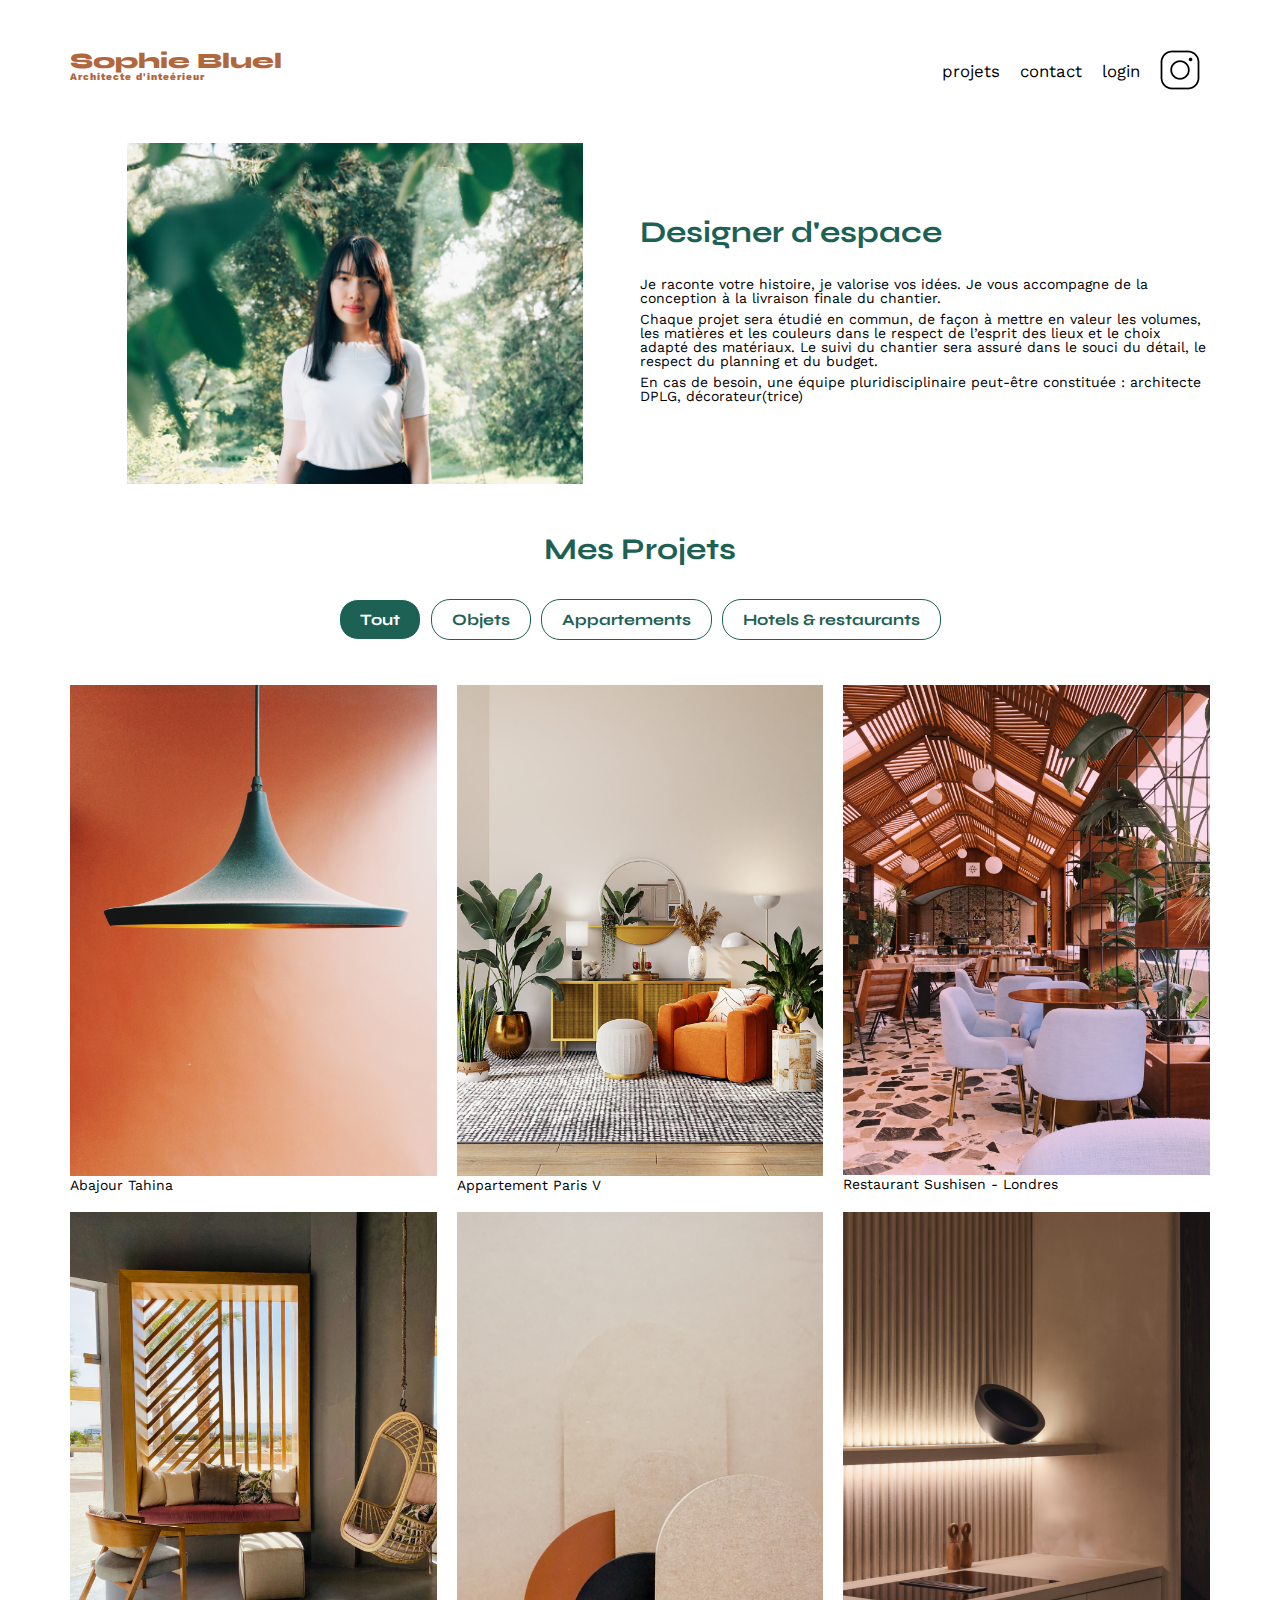
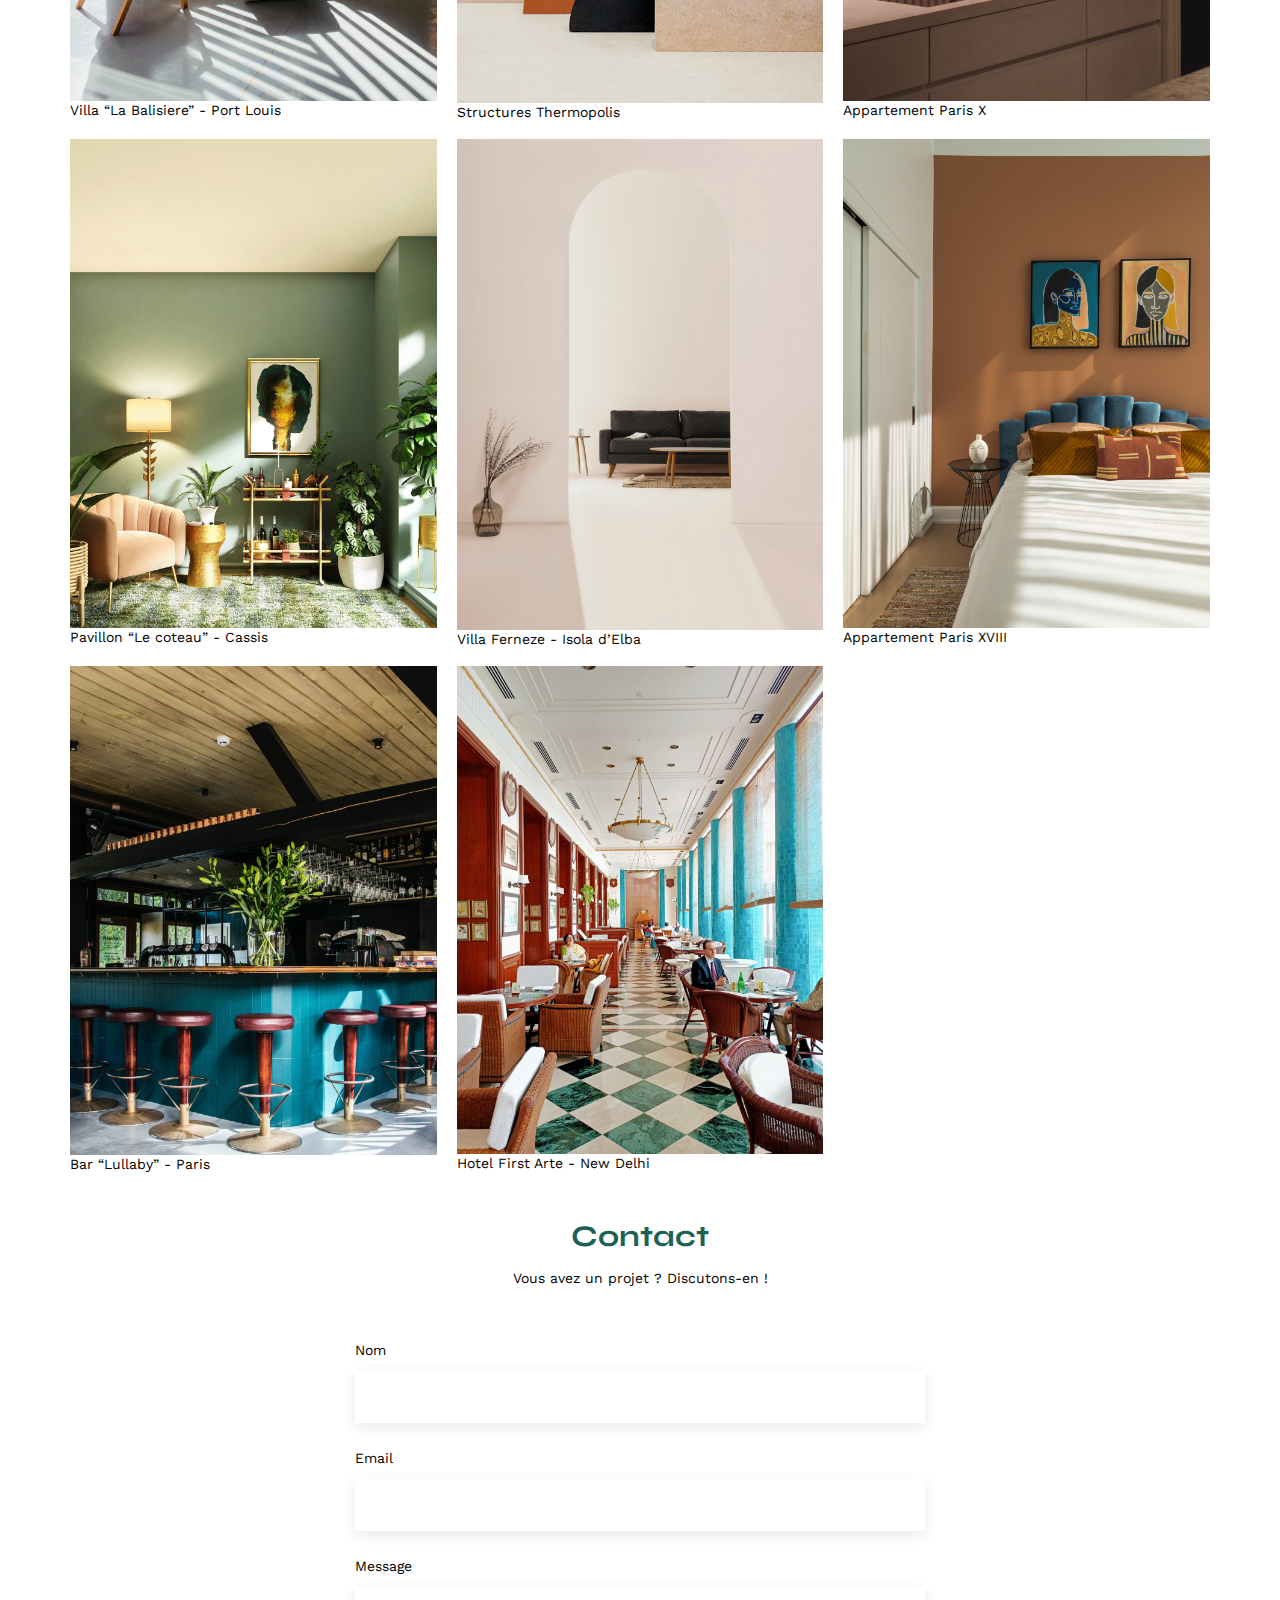
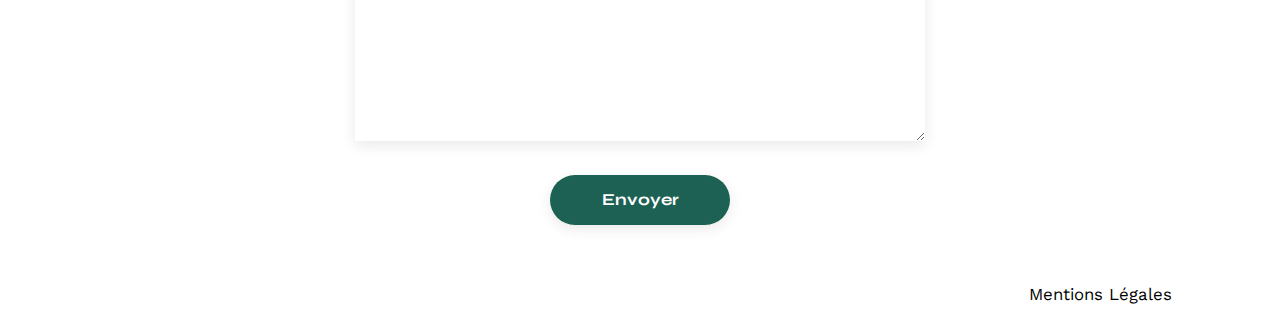
==== commit c0ad202f: "Modifications" ====
--- a/FrontEnd/index.html
+++ b/FrontEnd/index.html
@@ -1,3 +1,4 @@
+
 <!DOCTYPE html>
 <html lang="fr">
 <head>
@@ -220,10 +221,10 @@
 	</div>
 	
 	<div style="display: none;">
-		<svg id="trash" style=" color: white; position: relative; right: -23px; bottom: 105px; background: #000000; padding: 3px; border-radius: 3px;" xmlns="http://www.w3.org/2000/svg" width="14" height="14" fill="currentColor" class="bi bi-trash-fill" viewBox="0 0 16 16"> 
+		<svg id="trash" style=" color: white; right: 5px; top: 5px; background: #000000; padding: 3px; border-radius: 3px; position:absolute; " xmlns="http://www.w3.org/2000/svg" width="14" height="14" fill="currentColor" class="bi bi-trash-fill" viewBox="0 0 16 16"> 
 			<path d="M2.5 1a1 1 0 0 0-1 1v1a1 1 0 0 0 1 1H3v9a2 2 0 0 0 2 2h6a2 2 0 0 0 2-2V4h.5a1 1 0 0 0 1-1V2a1 1 0 0 0-1-1H10a1 1 0 0 0-1-1H7a1 1 0 0 0-1 1H2.5zm3 4a.5.5 0 0 1 .5.5v7a.5.5 0 0 1-1 0v-7a.5.5 0 0 1 .5-.5zM8 5a.5.5 0 0 1 .5.5v7a.5.5 0 0 1-1 0v-7A.5.5 0 0 1 8 5zm3 .5v7a.5.5 0 0 1-1 0v-7a.5.5 0 0 1 1 0z" fill="white"></path> 
 		</svg>
-		<svg id="arrow" style="color: white; position: relative; display:none; right: 70px; bottom: 80px; background: #000000; padding: 3px; border-radius: 3px;" xmlns="http://www.w3.org/2000/svg" width="14" height="14" fill="currentColor" class="bi bi-arrows-move" viewBox="0 0 16 16"> 
+		<svg id="arrow" style="color: white; right: 30px; top: 5px; background: #000000; padding: 3px; border-radius: 3px; position:absolute; " xmlns="http://www.w3.org/2000/svg" width="14" height="14" fill="currentColor" class="bi bi-arrows-move" viewBox="0 0 16 16"> 
 			<path fill-rule="evenodd" d="M7.646.146a.5.5 0 0 1 .708 0l2 2a.5.5 0 0 1-.708.708L8.5 1.707V5.5a.5.5 0 0 1-1 0V1.707L6.354 2.854a.5.5 0 1 1-.708-.708l2-2zM8 10a.5.5 0 0 1 .5.5v3.793l1.146-1.147a.5.5 0 0 1 .708.708l-2 2a.5.5 0 0 1-.708 0l-2-2a.5.5 0 0 1 .708-.708L7.5 14.293V10.5A.5.5 0 0 1 8 10zM.146 8.354a.5.5 0 0 1 0-.708l2-2a.5.5 0 1 1 .708.708L1.707 7.5H5.5a.5.5 0 0 1 0 1H1.707l1.147 1.146a.5.5 0 0 1-.708.708l-2-2zM10 8a.5.5 0 0 1 .5-.5h3.793l-1.147-1.146a.5.5 0 0 1 .708-.708l2 2a.5.5 0 0 1 0 .708l-2 2a.5.5 0 0 1-.708-.708L14.293 8.5H10.5A.5.5 0 0 1 10 8z" fill="white"></path> 
 		</svg>
 	</div>	
